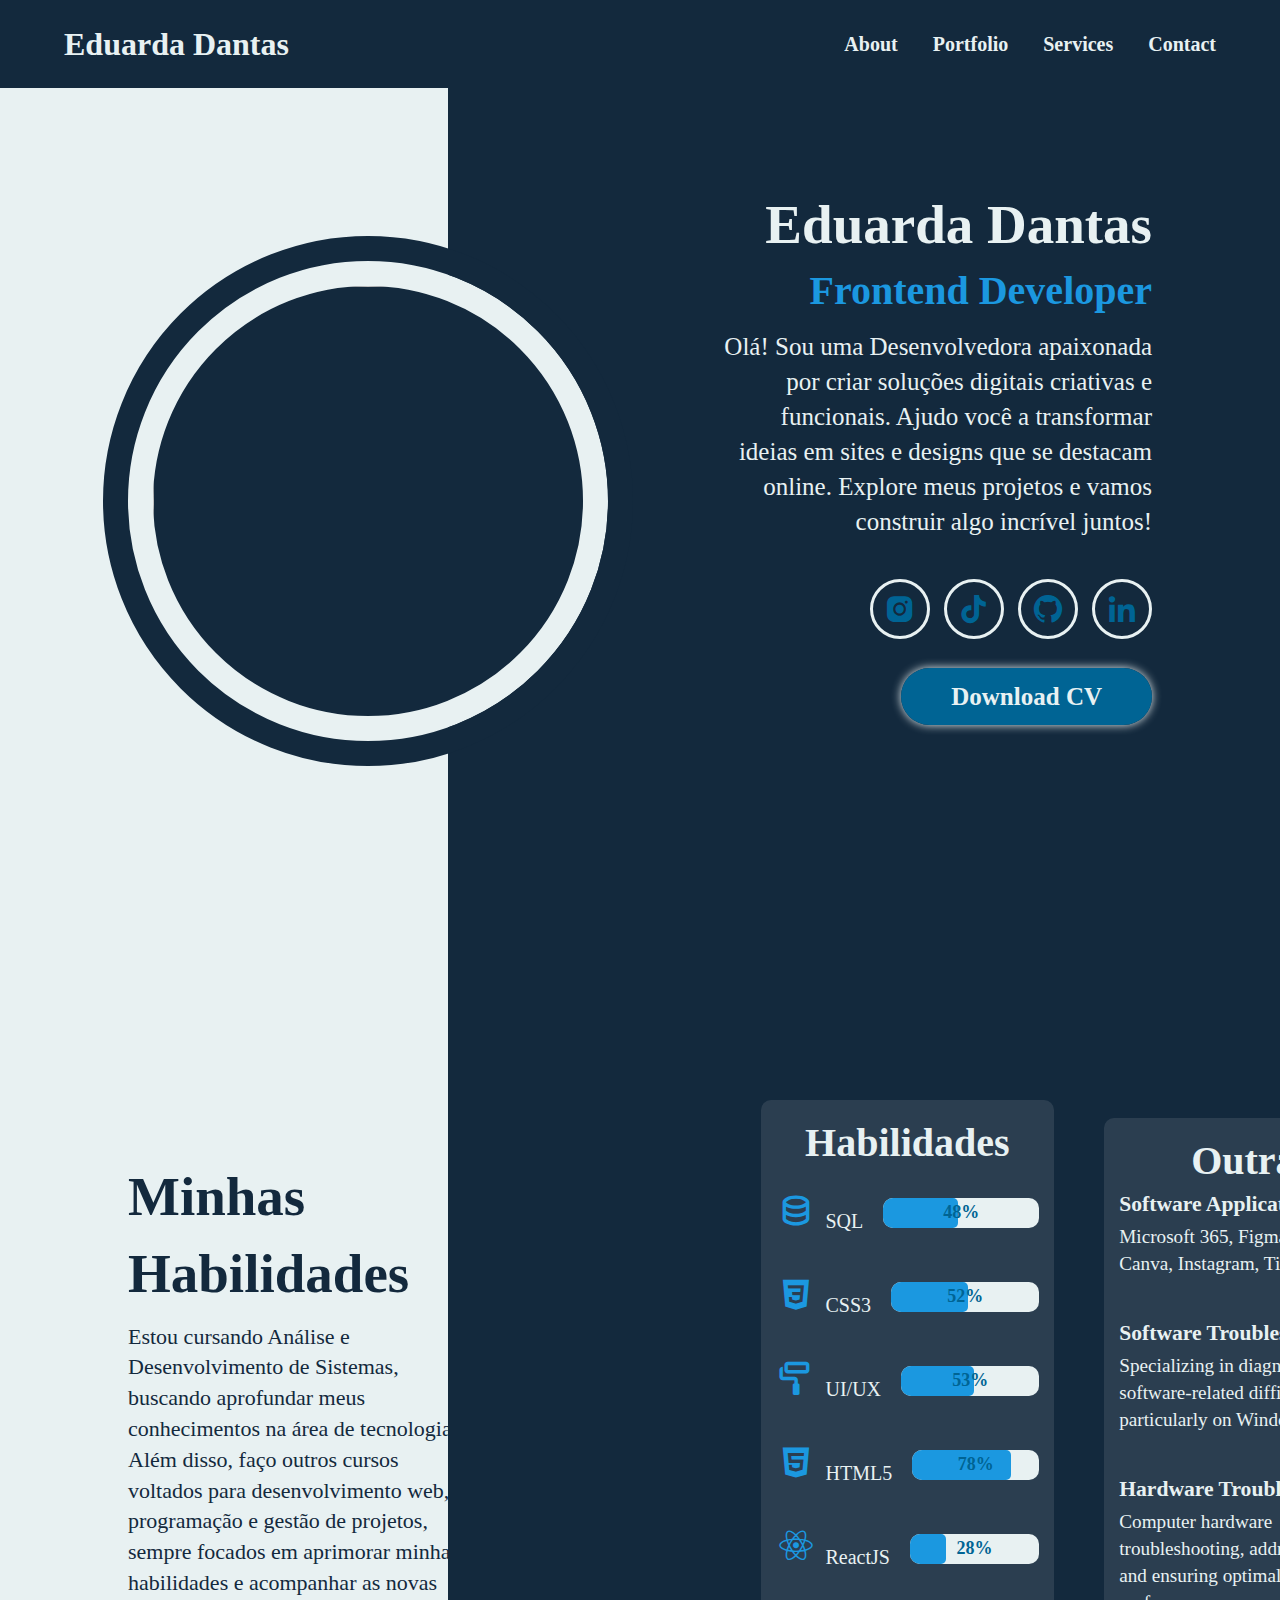
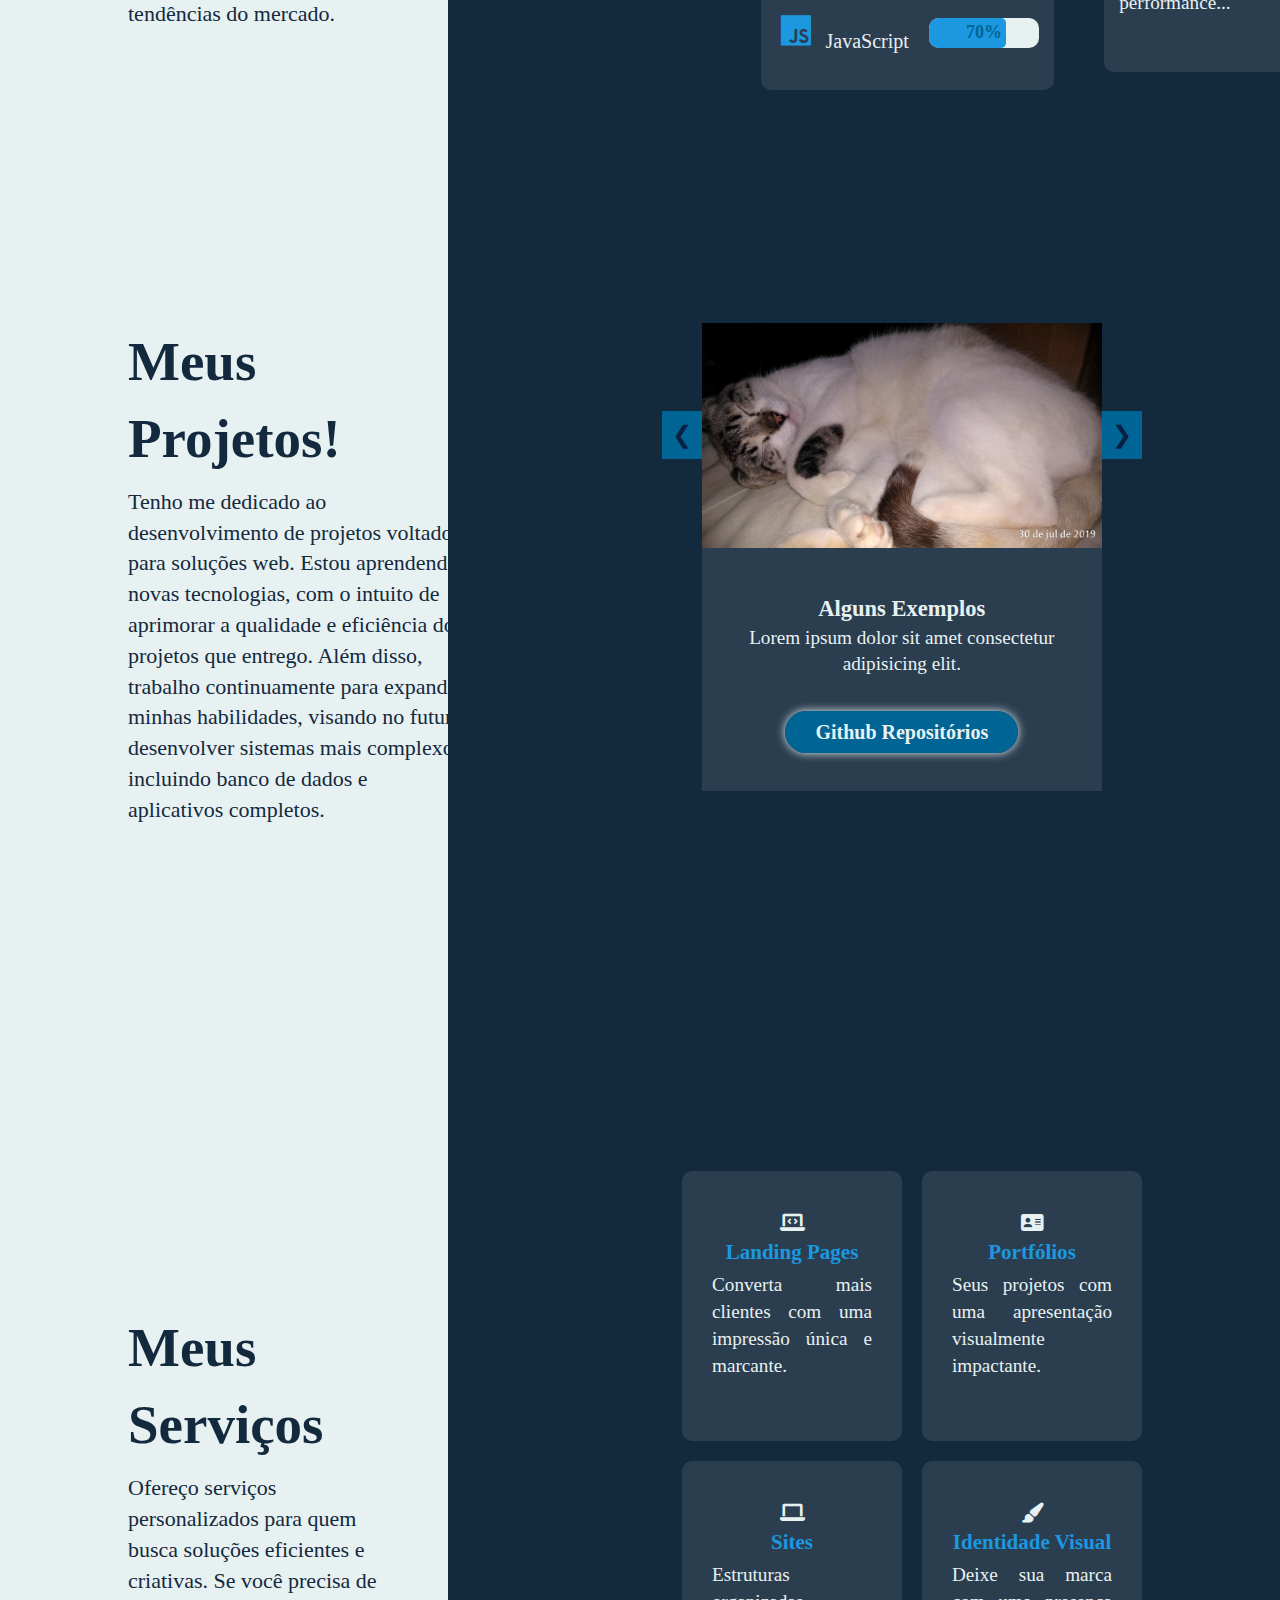
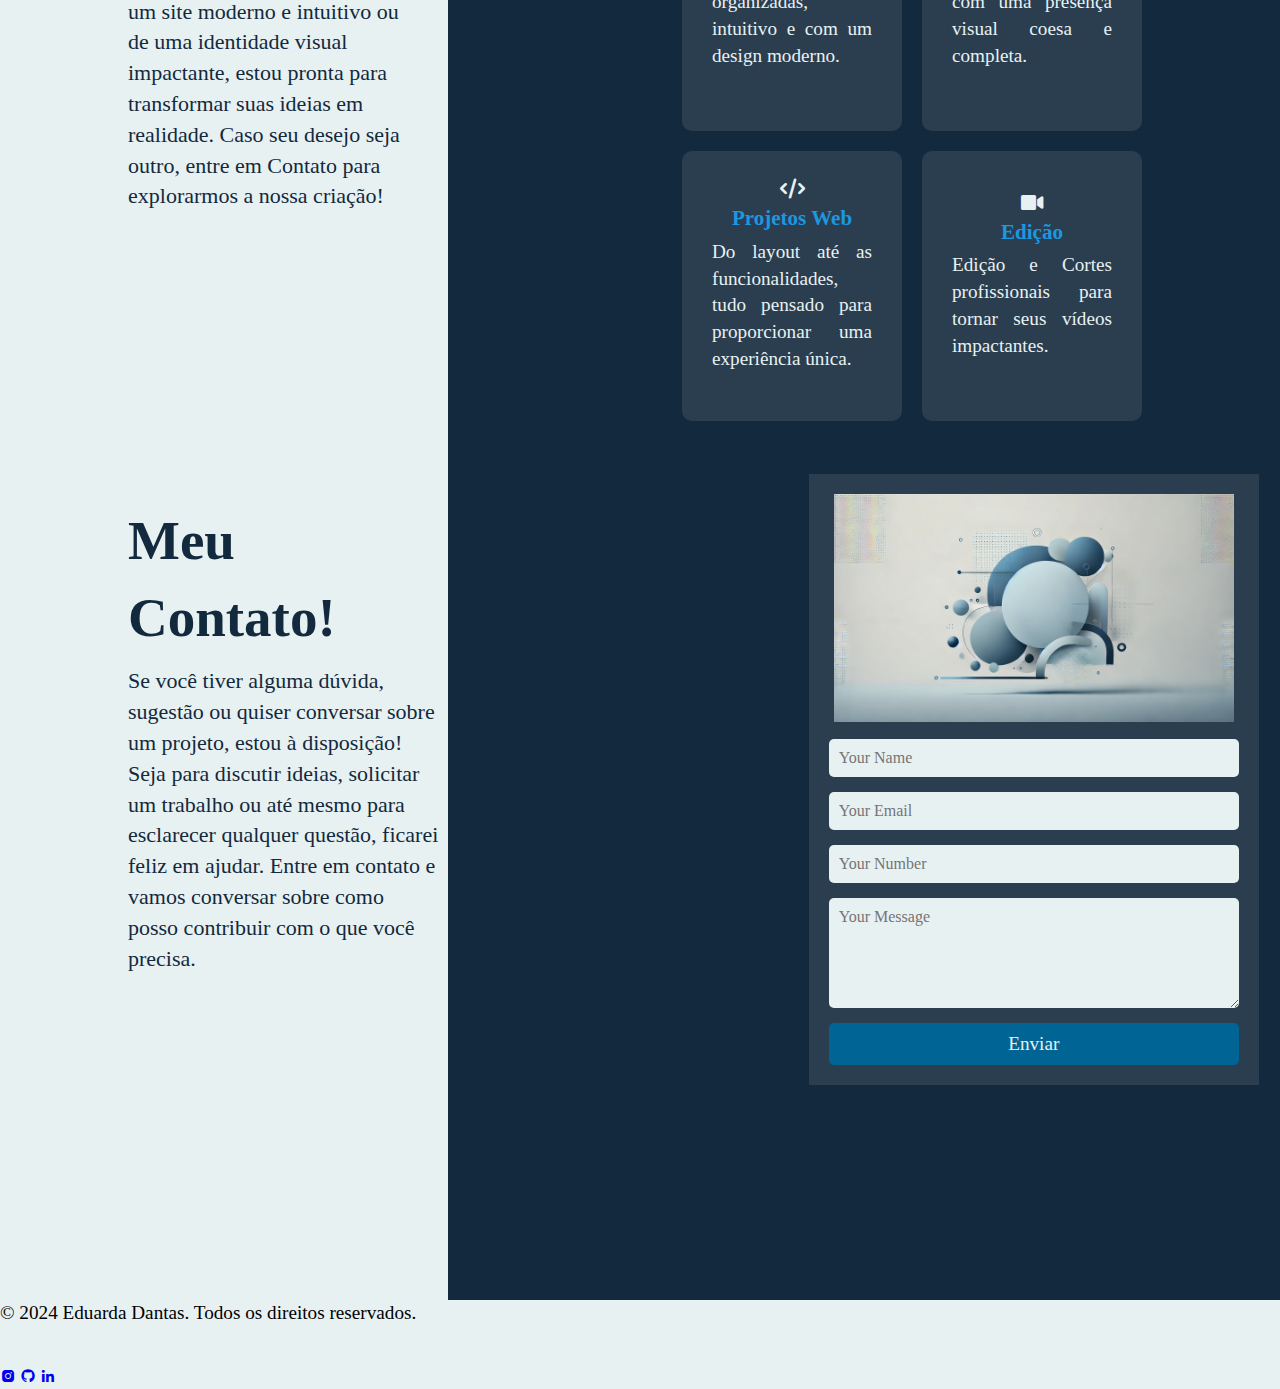
==== index.html @ 19549bbd "Subindo projeto em primeira versão" ====
<!DOCTYPE html>
<html lang="pt-br">
<head>
    <meta charset="UTF-8">
    <meta name="viewport" content="width=device-width, initial-scale=1.0">
    <link rel="stylesheet" href="style.css">
    <link href='https://unpkg.com/boxicons@2.1.4/css/boxicons.min.css' rel='stylesheet'>
    <link rel="stylesheet" href="https://cdnjs.cloudflare.com/ajax/libs/font-awesome/6.0.0-beta3/css/all.min.css">
    <title>Portfólio</title>
</head>
<body>
    <header>
        <div class="title">
            <h1><a href="#home">Eduarda Dantas</a></h1>
        </div>

        <nav class="nav">
            <a href="#about">About</a>
            <a href="#portfolio">Portfolio</a>
            <a href="#services">Services</a>
            <a href="#contact">Contact</a>
        </nav>

        <div class="mobile-menu" onclick="toggleMenu()"> ☰ </div>
    </header>

    <section class="home" id="home" alt="Eduarda Dantas">
        <img src="" id="picture">
        <div class="content-home">
            <h1>Eduarda Dantas</h1>
            <h3>Frontend Developer</h3>
            <p>Olá! Sou uma Desenvolvedora apaixonada por criar soluções digitais criativas e funcionais. Ajudo você a transformar ideias em sites e designs que se destacam online. Explore meus projetos e vamos construir algo incrível juntos!</p>
        
            <div class="icons-home">
                <a href="https://www.instagram.com/mariadantas.__/?utm_source=ig_web_button_share_sheet"><i class='bx bxl-instagram-alt'></i></a>
                <a href="https://www.tiktok.com/@mariacoding?is_from_webapp=1&sender_device=pc"><i class='bx bxl-tiktok'></i></a>
                <a href="https://github.com/DantinhasMD"><i class='bx bxl-github'></i></a>
                <a href="www.linkedin.com/in/eduarda-dantas-6834012a9"><i class='bx bxl-linkedin'></i></a>
            </div>
            <a href="" id="cv">Download CV</a>
        </div>
    </section>

    <section class="about" id="about">
        <div class="container-about">
            <div class="content-left">
                <h1>Minhas Habilidades</h1>
                <p>Estou cursando Análise e Desenvolvimento de Sistemas, buscando aprofundar meus conhecimentos na área de tecnologia. Além disso, faço outros cursos voltados para desenvolvimento web, programação e gestão de projetos, sempre focados em aprimorar minhas habilidades e acompanhar as novas tendências do mercado.</p>
            </div>

            <div class="content-about">
                <div class="programming-skills">
                    <h2>Habilidades</h2>
                
                    <div class="skill">
                        <div class="icon-skill">
                            <i class='bx bx-data blink'></i> 
                        </div>
                        <p>SQL</p>
                        <div class="progress-bar">
                            <span class="progress-text">48%</span>
                            <div class="progress" style="width: 48%;"></div>
                        </div>
                    </div>

                    <div class="skill">
                        <div class="icon-skill">
                            <i class='bx bxl-css3 blink'></i>
                        </div>
                        <p>CSS3</p>
                        <div class="progress-bar">
                            <span class="progress-text">52%</span>
                            <div class="progress" style="width: 52%;"></div>
                        </div>
                    </div>

                    <div class="skill">
                        <div class="icon-skill">
                            <i class='bx bx-paint-roll blink'></i>
                        </div>
                        <p>UI/UX</p>
                        <div class="progress-bar">
                            <span class="progress-text">53%</span>
                            <div class="progress" style="width: 53%;"></div>
                        </div>
                    </div>

                    <div class="skill">
                        <div class="icon-skill">
                            <i class='bx bxl-html5 blink'></i> 
                        </div>
                        <p>HTML5</p>
                        <div class="progress-bar">
                            <span class="progress-text">78%</span>
                            <div class="progress" style="width: 78%;"></div>
                        </div>
                    </div>
                
                
                    <div class="skill">
                        <div class="icon-skill">
                            <i class='bx bxl-react blink'></i> <!-- Ícone ReactJS -->
                        </div>
                        <p>ReactJS</p>
                        <div class="progress-bar">
                            <span class="progress-text">28%</span>
                            <div class="progress" style="width: 28%;"></div>
                        </div>
                    </div>
                
                    <div class="skill">
                        <div class="icon-skill">
                            <i class='bx bxl-javascript blink'></i>
                        </div>
                        <p>JavaScript</p>
                        <div class="progress-bar">
                            <span class="progress-text">70%</span>
                            <div class="progress" style="width: 70%;"></div>
                        </div>
                    </div>
                </div>
                
                <div class="other-skills">
                    <h2>Outras</h2>
                    <div class="skill-box">
                        <h3>Software Applications</h3>
                        <p>Microsoft 365, Figma, VScode, Canva, Instagram, TikTok</p>
                    </div>
                    <div class="skill-box">
                        <h3>Software Troubleshoot</h3>
                        <p>Specializing in diagnosing software-related difficulties, particularly on Windows...</p>
                    </div>
                    <div class="skill-box">
                        <h3>Hardware Troubleshoot</h3>
                        <p>Computer hardware troubleshooting, addressing issues and ensuring optimal performance...</p>
                    </div>
                </div>
            </div>
        </div>
    </section>

    <section class="portfolio" id="portfolio">
        <div class="container-portfolio">
            <div class="content-left">
                <h1>Meus Projetos!</h1>
                <p>Tenho me dedicado ao desenvolvimento de projetos voltados para soluções web. Estou aprendendo novas tecnologias, com o intuito de aprimorar a qualidade e eficiência dos projetos que entrego. Além disso, trabalho continuamente para expandir minhas habilidades, visando no futuro desenvolver sistemas mais complexos, incluindo banco de dados e aplicativos completos.</p>
            </div>
            <div class="carousel">
                <div class="carousel-buttons">
                    <button class="prev">&#10094;</button>
                    <div class="carousel-images">
                        <img src="imagens/exemplo.jpg" alt="Project Image 1">
                        <img src="imagens/exemplo.jpg" alt="Project Image 2">
                        <img src="imagens/exemplo.jpg" alt="Project Image 3">
                    </div>
                    <button class="next">&#10095;</button>
                </div>
                <div class="description">
                    <h2>Alguns Exemplos</h2>
                    <p>Lorem ipsum dolor sit amet consectetur adipisicing elit.</p>
                    <a href="https://github.com/DantinhasMD" id="github">Github Repositórios</a>
                </div>
            </div>
        </div>
    </section>

    <section class="services" id="services">
        <div class="container-services">
            <div class="content-left">
                <h1>Meus Serviços</h1>
                <p>Ofereço serviços personalizados para quem busca soluções eficientes e criativas. Se você precisa de um site moderno e intuitivo ou de uma identidade visual impactante, estou pronta para transformar suas ideias em realidade. Caso seu desejo seja outro, entre em Contato para explorarmos a nossa criação!</p>
            </div>
            <div class="cards-services">
                <div class="service-card">
                    <div class="icon">
                        <i class="fas fa-laptop-code"></i>
                    </div>
                    <h3>Landing Pages</h3>
                    <p>Converta mais clientes com uma impressão única e marcante.</p>
                </div>
                <div class="service-card">
                    <div class="icon">
                        <i class="fas fa-address-card"></i>
                    </div>
                    <h3>Portfólios</h3>
                    <p>Seus projetos com uma apresentação visualmente impactante.</p>
                </div>
                <div class="service-card">
                    <div class="icon">
                        <i class="fas fa-laptop"></i>
                    </div>
                    <h3>Sites</h3>
                    <p>Estruturas organizadas, intuitivo e com um design moderno.</p>
                </div>
                <div class="service-card">
                    <div class="icon">
                        <i class="fas fa-paint-brush"></i>
                    </div>
                    <h3>Identidade Visual</h3>
                    <p>Deixe sua marca com uma presença visual coesa e completa.</p>
                </div>
                <div class="service-card">
                    <div class="icon">
                        <i class="fas fa-code"></i>
                    </div>
                    <h3>Projetos Web</h3>
                    <p>Do layout até as funcionalidades, tudo pensado para proporcionar uma experiência única.</p>
                </div>
                <div class="service-card">
                    <div class="icon">
                        <i class="fas fa-video"></i>
                    </div>
                    <h3>Edição</h3>
                    <p>Edição e Cortes profissionais para tornar seus vídeos impactantes.</p>
                </div>
            </div>
        </div>
    </section>

    <section class="contact" id="contact">
        <div class="container-contact">
            <div class="content-left">
                <h1>Meu Contato!</h1>
                <p>Se você tiver alguma dúvida, sugestão ou quiser conversar sobre um projeto, estou à disposição! Seja para discutir ideias, solicitar um trabalho ou até mesmo para esclarecer qualquer questão, ficarei feliz em ajudar. Entre em contato e vamos conversar sobre como posso contribuir com o que você precisa.</p>
            </div>

            <div class="content-contact">        
                <form class="contact-form" id="contact-form">
                    <div class="contact-image">
                        <img src="imagens/capaForm.webp" alt="Contact illustration">
                    </div>
                    <input type="text" name="name" placeholder="Your Name" required>
                    <input type="email" name="email" placeholder="Your Email" required>
                    <input type="tel" name="phone" placeholder="Your Number" required>
                    <textarea name="message" rows="5" placeholder="Your Message" required></textarea>
                    <button type="submit">Enviar</button>
                </form>
            </div>
        </div>
    </section>
    <footer>
        <div class="container-footer">
            <p>&copy; 2024 Eduarda Dantas. Todos os direitos reservados.</p>
            <div class="footer-icons">
                <a href="https://www.instagram.com/mariadantas.__/?utm_source=ig_web_button_share_sheet"><i class='bx bxl-instagram-alt'></i></a>
                <a href="https://github.com/DantinhasMD"><i class='bx bxl-github'></i></a>
                <a href="https://www.linkedin.com/in/eduarda-dantas-6834012a9"><i class='bx bxl-linkedin'></i></a>
            </div>
        </div>
    </footer>
    <script src="script.js"></script>
</body>
</html>
---- style.css ----
* {
    font-family: Georgia, 'Times New Roman', Times, serif;
    margin: 0;
    padding: 0;
    box-sizing: border-box;
}

body {
    line-height: 1.4;
    background-color: #E8F1F2;
}

p {
    font-size: 1.2rem;
    margin-bottom: 40px;
}

header {
    position: fixed;
    display: flex;
    justify-content: space-between;
    align-items: center;
    background: #13293D;
    padding: 20px 5%;
    width: 100%;
    z-index: 1000;
}

.title a {
    color: #E8F1F2;
    text-decoration: none;
}

.nav {
    display: flex;
    justify-content: space-between;
}

.nav a {
    text-decoration: none;
    text-align: center;
    align-items: center;
    color: #E8F1F2;
    padding: 10px 0;
    margin-left: 35px;
    font-size: 20px;
    font-weight: 700;
}

.nav a:hover {
    color: #1B98E0;
}

.mobile-menu {
    display: none;
    font-size: 30px;
    color: #E8F1F2;
    cursor: pointer;
}

/* Seções */
.home, .about, .portfolio, .services, .contact{
    display: flex;
    height: 100vh;
    padding: 0 10%;
    background: linear-gradient(to left, #13293D 65%, #E8F1F2 35%);
    width: 100%;
}

/* Seção - Home */ 
.home {
    align-items: center;
    justify-content: space-between;
    flex-direction: row;
}

.content-home {
    color: #1B98E0;
    text-align: right;
    display: block;
}

.home h1 {
    font-size: 55px;
}

.home h3 {
    font-size: 40px;
}

.home p {
    margin-top: 10px;
    margin-left: 20%;
    font-size: 25px;
}

.home h1, .home p {
    color: #E8F1F2;
}

.icons-home {
    margin: 20px 0 40px;
}

.icons-home a {
    text-decoration: none;
    color: #006494;
    font-size: 34px;
    display: inline-flex;
    align-items: center;
    margin-left: 10px;
    border: 3px solid #E8F1F2;
    padding: 10px;
    border-radius: 50%;
}

.icons-home a:hover {
    color: #E8F1F2;
    background: #1B98E0;
}

#cv {
    text-decoration: none;
    font-size: 25px;
    color: #E8F1F2;
    padding: 15px 50px;
    background-color: #006494;
    border-radius: 45px;
    font-weight: 600;
    box-shadow: 0 0 10px;
}

#cv:hover {
    box-shadow: none;
}

#picture {
    margin-top: 10%;
    background-color: #13293D;
    height: 480px;
    width: 480px;
    border-radius: 50%;
    border: 25px solid #E8F1F2;
    outline: 25px solid #13293D;
}

/* Seção - Esquerda */
.content-left {
    padding-top: 10%;
    align-items: center;
    text-align: left;
    width: 340px;
}

.content-left h1 {
    color: #13293D;
    font-size: 55px;
    margin-bottom: 10px;
}

.content-left p{
    color: #13293D;
    font-size: 22px;
}

/* Seções */
.container-about, .container-portfolio, .container-services, .container-contact {
    display: flex;
    color: #E8F1F2;
    font-size: 18px;
}

/* Seções - About */
.container-about {
    justify-content: space-around;
    flex-direction: row;
    gap: 180px;
    align-items: center;
}

.content-about {
    gap: 50px;
    display: flex;
    align-items: center;
}

.programming-skills {
    display: flex;
    flex-direction: column;
    gap: 20px;
    margin-left: 15%;
}

.programming-skills, .other-skills {
    margin-top: 90px;
    color: #E8F1F2;
    font-size: 18px;
    border-radius: 10px;
    width: 350px; 
    background-color: rgba(255, 255, 255, 0.1);
    padding: 15px;
}

.programming-skills h2, .other-skills h2 {
    font-size: 40px;
    text-align: center;
}

.skill p, .skill-boxs p {
    font-size: 20px;
    margin: 0 0 5px 0;
}

.skill {
    display: flex;
    align-items: baseline;
    gap: 10px;
    margin-bottom: 15px;
}

.icon-skill {
    display: flex;
    align-items: center;
}

.icon-skill i {
    font-size: 40px;
    color: #1B98E0;
}

.progress-bar {
    background-color: #E8F1F2;
    border-radius: 10px;
    height: 30px;
    width: 100%;
    position: relative;
    overflow: hidden;
    margin-left: 10px;
}

.progress {
    height: 100%;
    background-color: #1B98E0;
    border-radius: 5px;
    position: relative;
}

.progress-text {
    position: absolute;
    top: 50%;
    left: 50%;
    transform: translate(-50%, -50%);
    color: #006494;
    font-weight: bold;
    z-index: 1;
}

.other-skills .skill-box {
    margin-bottom: 20px;
}

.skill-box h3 {
    margin-bottom: 5px;
    font-size: 1.2em;
}

@keyframes blink-animation {
    0% { opacity: 1; }
    50% { opacity: 0; }
    100% { opacity: 1; }
}

.blink {
    animation: blink-animation 1.5s infinite;
}

/* Seção - portfolio */
.container-portfolio {
    justify-content: space-between;
    align-items: flex-start;
    margin-top: 2%;
    gap: 30px;
}

#github {
    text-decoration: none;
    font-size: 20px;
    color: #E8F1F2;
    padding: 10px 30px;
    background-color: #006494;
    border-radius: 45px;
    font-weight: 600;
    box-shadow: 0 0 10px;
    margin-top: 20px;
}

.carousel {
    margin-top: 10%;
    flex: 1;
    margin-left: 15%;
    display: flex;
    flex-direction: column;
    align-items: center;
    justify-content: center;
    text-align: center;
}

.carousel-images {
    display: flex;
    overflow: hidden;
    width: 80%;
}

.carousel-images img {
    max-width: 100%;
    transition: transform 0.5s ease-in-out;
}

button {
    background-color: #006494;
    border: none;
    font-size: 24px;
    padding: 10px;
    cursor: pointer;
    color: #0a1f44;
    display: inline-block;
    height: 100%;
}

button :hover {
    background-color: #1B98E0;
}

.carousel-buttons {
    display: flex;
    justify-content: center; 
    align-items: center;
}

.description {
    padding: 45px;
    font-size: 15px;  
    background-color: rgba(255, 255, 255, 0.1);
    width: 80%;
    
}

/* Seção - Services*/
.container-services {
    align-items: center;
    gap: 40px;
    margin-top: 6%;
}

.container-services .content-left {
    padding-top: 0px;
}

.container-services .content-left, .container-contact .content-left {
    width: 650px;
}

.cards-services {
    display: flex;
    flex-wrap: wrap;
    justify-content: flex-end;
    margin-top: 3%;
    font-size: 18px;
    margin-left: 10%;
}

.cards-services h3 {
    color: #1B98E0;
}

.service-card {
    background-color: rgba(255, 255, 255, 0.1);
    padding: 30px;
    margin: 10px;
    border-radius: 10px;
    width: 220px;
    height: 270px;
    display: flex;
    flex-direction: column;
    justify-content: center;
    align-items: center;
    text-align: justify;
}

.service-card h3, .icon i {
    text-align: center;
    margin-bottom: 5px;
}

.icon i {
    width: 100%;
    font-size: 20px;
    padding-top: 20px;
}

/* Seção - Contact */
.container-contact {
    justify-content: space-between;
    align-items: flex-start;
    text-align: center;
    width: 100%;
    gap: 120px;
}

.contact-image img {
    width: 400px;
    margin-bottom: 10px;
}

.content-contact {
    text-align: center;
    width: 100%;
    margin-left: 10%;
}

.contact-form {
    margin-top: 15%;
    display: flex;
    flex-direction: column;
    width: 450px;
    background-color: rgba(255, 255, 255, 0.1);
    padding: 20px;
    margin-left: 30%;
}

.contact-form input, .contact-form textarea {
    margin-bottom: 15px;
    padding: 10px;
    border: none;
    border-radius: 5px;
    background-color: #E8F1F2;
    font-size: 1rem;
}

.contact-form button {
    padding: 10px;
    background-color: #006494;
    color: #E8F1F2;
    border: none;
    border-radius: 5px;
    font-size: 1.2rem;
    cursor: pointer;
}

.contact-form button:hover {
    background-color: #00507A;
}

/* Responsividade */

/* Para telas menores que 768px */
@media (max-width: 768px) {
    .nav {
        display: none;
        flex-direction: column;
        position: absolute;
        top: 60px; 
        right: 5%;
        background: #13293D;
        width: 90%;
        padding: 20px 0;
        border-radius: 10px;
        text-align: center;
    }

    .nav a {
        margin: 15px 0;
        font-size: 18px;
    }

    .mobile-menu {
        display: block;
    }

    .nav.active {
        display: flex;
    }

    .home {
        flex-direction: column; /* Muda a direção para coluna */
        text-align: center; /* Centraliza o texto */
        height: auto; /* Permite que a altura se ajuste ao conteúdo */
    }

    #picture {
        width: 80%; /* Ajusta a largura da imagem */
        height: auto; /* Mantém a proporção da imagem */
        margin-top: 20px; /* Adiciona margem superior */
    }

    .content-home {
        text-align: center; 
        margin: 0; 
    }

    .home h1 {
        font-size: 40px; 
    }

    .home h3 {
        font-size: 30px; 
    }

    .home p {
        font-size: 18px; 
        margin: 0 5%; 
    }

    .icons-home a {
        font-size: 28px; 
    }

    #cv {
        font-size: 20px; 
        padding: 10px 30px; 
    }
}

/* Para telas maiores que 768px */
@media (min-width: 769px) {
    .nav {
        display: flex; 
    }

    .mobile-menu {
        display: none; 
    }
}
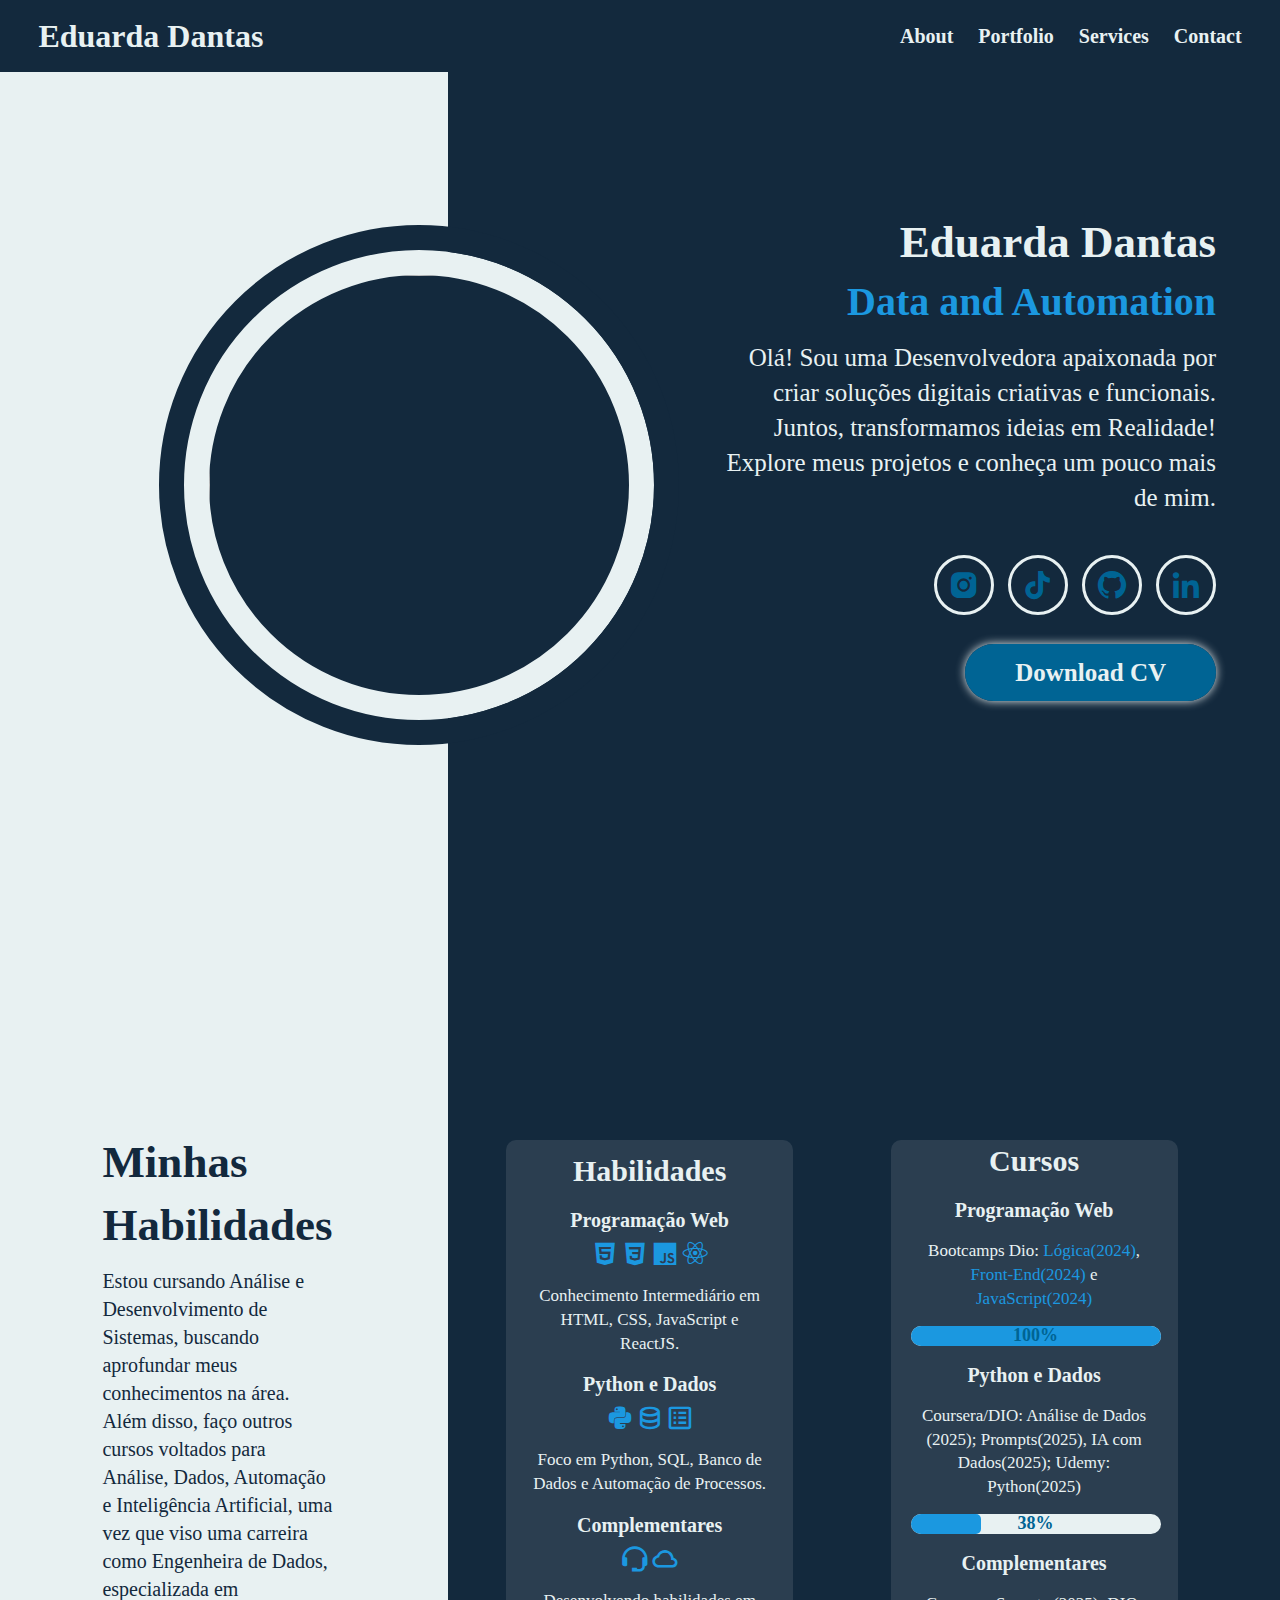
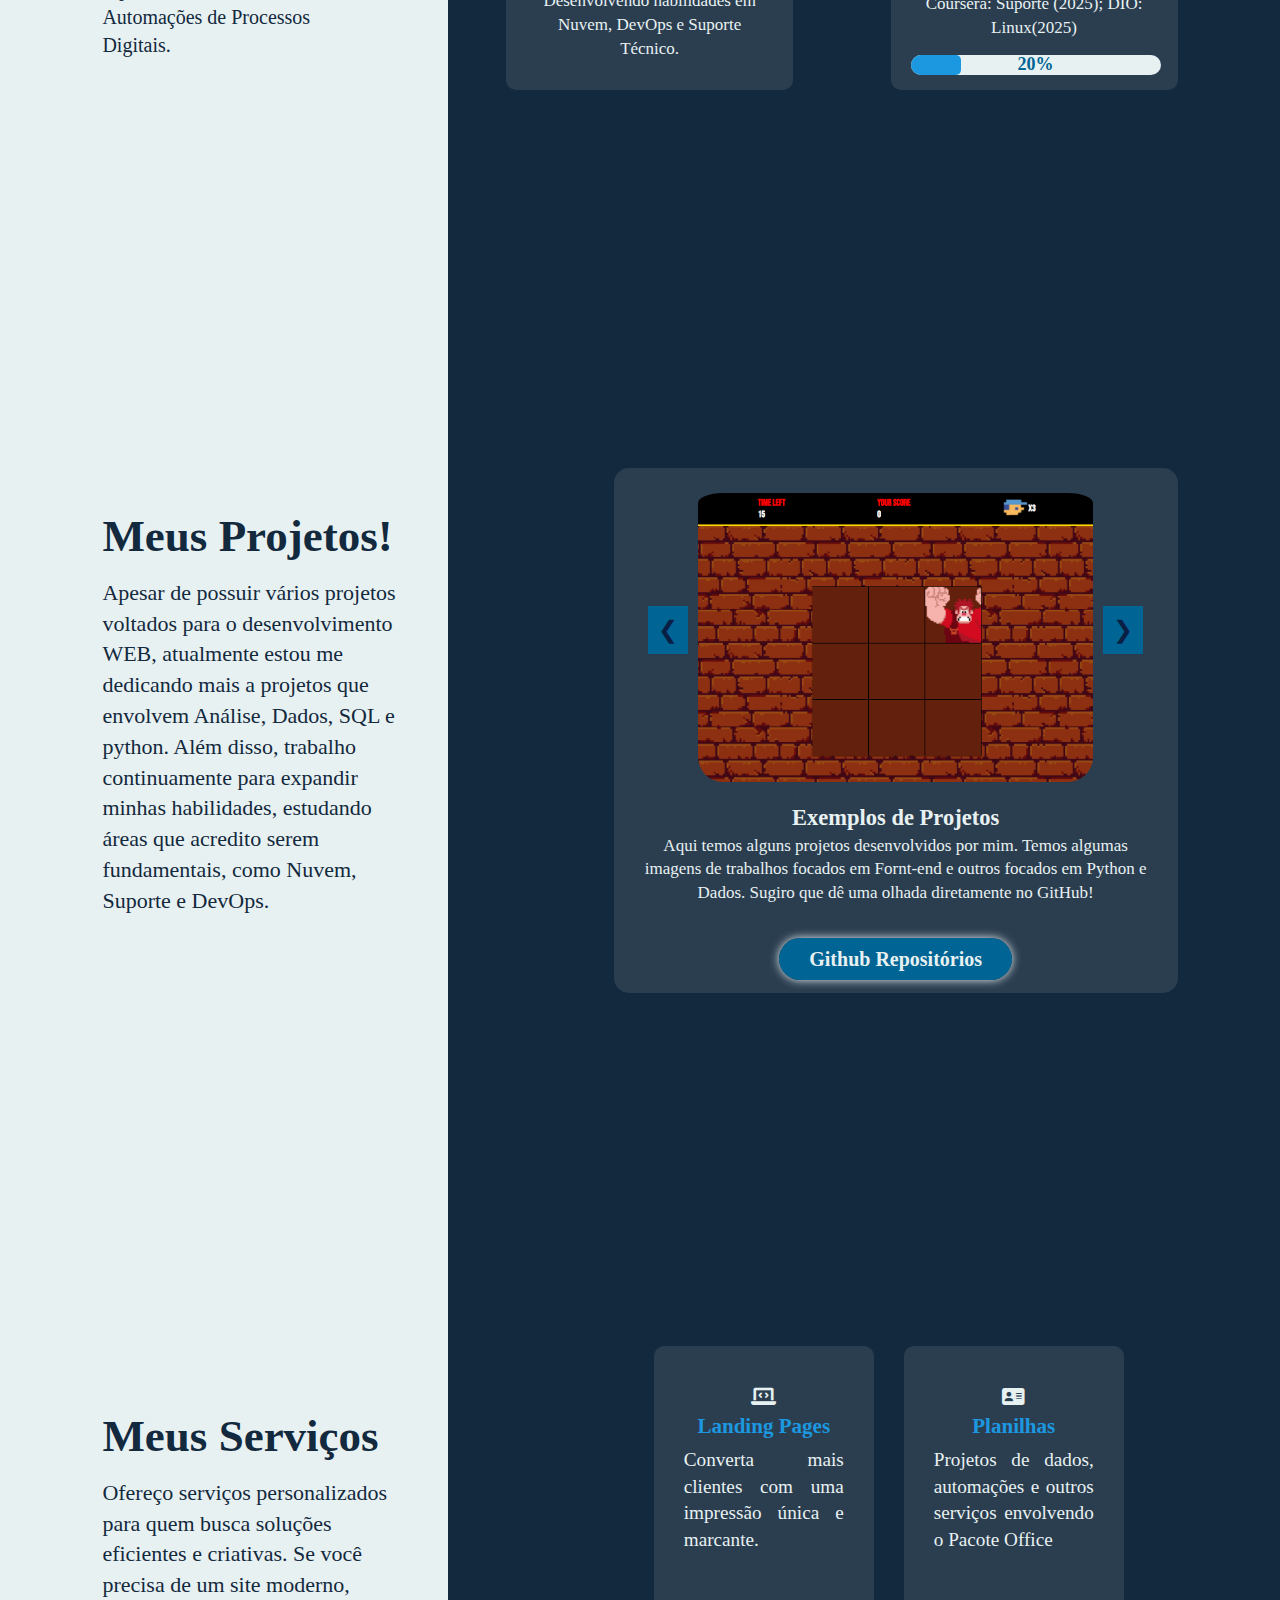
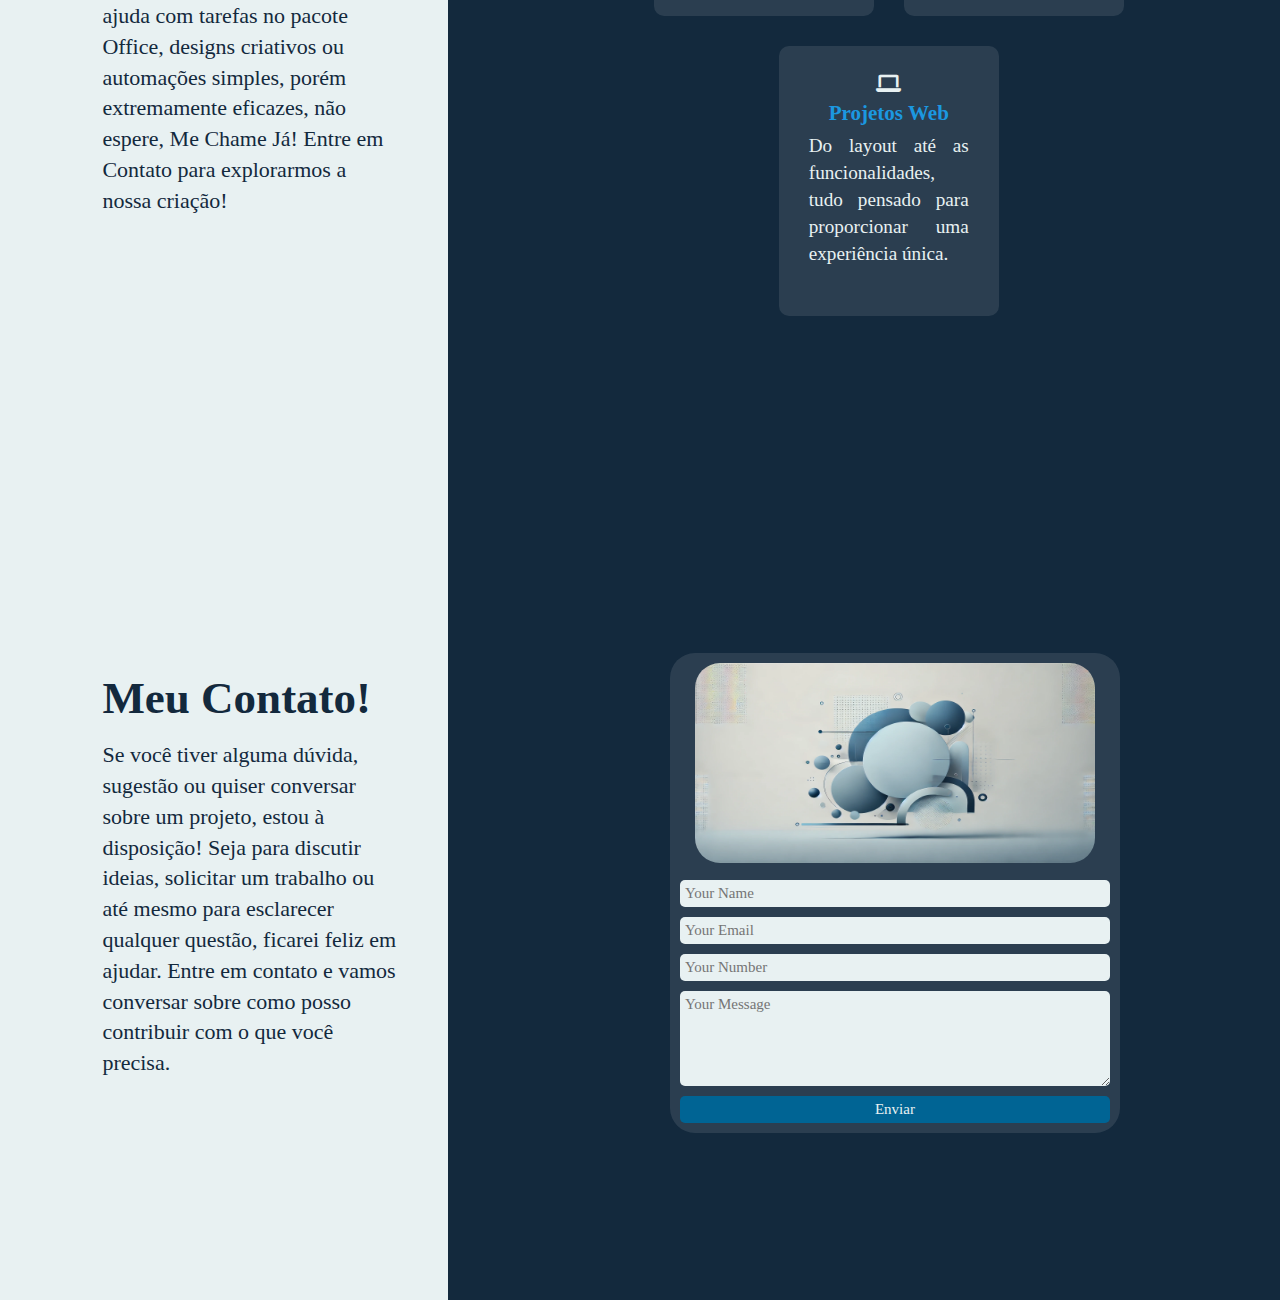
==== commit 62ddfa25: "atualizações" ====
--- a/index.html
+++ b/index.html
@@ -4,6 +4,7 @@
     <meta charset="UTF-8">
     <meta name="viewport" content="width=device-width, initial-scale=1.0">
     <link rel="stylesheet" href="style.css">
+    <link rel="stylesheet" href="midiasquery.css">
     <link href='https://unpkg.com/boxicons@2.1.4/css/boxicons.min.css' rel='stylesheet'>
     <link rel="stylesheet" href="https://cdnjs.cloudflare.com/ajax/libs/font-awesome/6.0.0-beta3/css/all.min.css">
     <title>Portfólio</title>
@@ -25,11 +26,11 @@
     </header>
 
     <section class="home" id="home" alt="Eduarda Dantas">
-        <img src="" id="picture">
+        <img src="imagens/fotoPerfil.png" id="picture">
         <div class="content-home">
             <h1>Eduarda Dantas</h1>
-            <h3>Frontend Developer</h3>
-            <p>Olá! Sou uma Desenvolvedora apaixonada por criar soluções digitais criativas e funcionais. Ajudo você a transformar ideias em sites e designs que se destacam online. Explore meus projetos e vamos construir algo incrível juntos!</p>
+            <h3 class=' blink'></i>Data and Automation</h3>
+            <p>Olá! Sou uma Desenvolvedora apaixonada por criar soluções digitais criativas e funcionais. Juntos, transformamos ideias em Realidade! Explore meus projetos e conheça um pouco mais de mim.</p>
         
             <div class="icons-home">
                 <a href="https://www.instagram.com/mariadantas.__/?utm_source=ig_web_button_share_sheet"><i class='bx bxl-instagram-alt'></i></a>
@@ -45,94 +46,70 @@
         <div class="container-about">
             <div class="content-left">
                 <h1>Minhas Habilidades</h1>
-                <p>Estou cursando Análise e Desenvolvimento de Sistemas, buscando aprofundar meus conhecimentos na área de tecnologia. Além disso, faço outros cursos voltados para desenvolvimento web, programação e gestão de projetos, sempre focados em aprimorar minhas habilidades e acompanhar as novas tendências do mercado.</p>
-            </div>
-
-            <div class="content-about">
+                <p>Estou cursando Análise e Desenvolvimento de Sistemas, buscando aprofundar meus conhecimentos na área. Além disso, faço outros cursos voltados para Análise, Dados, Automação e Inteligência Artificial, uma vez que viso uma carreira como Engenheira de Dados, especializada em Automações de Processos Digitais.</p>
+            </div>
+
+            <div class="content-about">        
+                <div class="other-skills">
+                    <h2>Habilidades</h2>
+                    <div class="skill-box">
+                        <h3>Programação Web</h3>
+                        <div class="icon-skill">
+                            <i class='bx bxl-html5 blink'></i> 
+                           <i class='bx bxl-css3 blink'></i>
+                            <i class='bx bxl-javascript blink'></i>
+                           <i class='bx bxl-react blink'></i> 
+                        </div>
+                        <p>Conhecimento Intermediário em HTML, CSS, JavaScript e ReactJS.</p>
+                    </div>
+                    
+                    <div class="skill-box">
+                        <h3>Python e Dados</h3>
+                        <div class="icon-skill">
+                            <i class='bx bxl-python blink'></i> 
+                            <i class='bx bx-data blink'></i> 
+                            <i class='bx bx-spreadsheet blink'></i> 
+                        </div>
+                        <p>Foco em Python, SQL, Banco de Dados e Automação de Processos.</p>
+                    </div>
+
+                    <div class="skill-box">
+                        <h3>Complementares</h3>
+                        <div class="icon-skill">
+                            <i class='bx bx-support blink'></i> 
+                            <i class='bx bx-cloud blink'></i> 
+                        </div>
+                        <p>Desenvolvendo habilidades em Nuvem, DevOps e  Suporte Técnico.</p>
+                    </div>
+                </div>
+        
                 <div class="programming-skills">
-                    <h2>Habilidades</h2>
+                    <h2>Cursos</h2>
+                    <div class="skill">
+                        <h3>Programação Web</h3>
+                        <p>Bootcamps Dio: <a href="https://github.com/DantinhasMD/GFT-Start-6---L-gica-de-Programa-o.git"">Lógica(2024)</a>,  <a href="https://github.com/DantinhasMD/Bootcamp-Ri-Happy.git">Front-End(2024)</a></li> e <a href="https://github.com/DantinhasMD/Projetos-em-JavaScript.git">JavaScript(2024)</a></li></p>
+                        <div class="progress-bar">
+                            <span class="progress-text">100%</span>
+                            <div class="progress" style="width: 100%;"></div>
+                        </div>
+                    </div>    
+                      
+                    <div class="skill">
+                        <h3>Python e Dados</h3>
+                        <p>Coursera/DIO: Análise de Dados (2025); Prompts(2025), IA com Dados(2025); Udemy: Python(2025)</p>
+                        <div class="progress-bar">
+                            <span class="progress-text">38%</span>
+                            <div class="progress" style="width: 28%;"></div>
+                        </div>
+                    </div>
                 
                     <div class="skill">
-                        <div class="icon-skill">
-                            <i class='bx bx-data blink'></i> 
-                        </div>
-                        <p>SQL</p>
+                        <h3>Complementares</h3>
+                        <p>Coursera: Suporte (2025); DIO: Linux(2025)</p>
                         <div class="progress-bar">
-                            <span class="progress-text">48%</span>
-                            <div class="progress" style="width: 48%;"></div>
-                        </div>
-                    </div>
-
-                    <div class="skill">
-                        <div class="icon-skill">
-                            <i class='bx bxl-css3 blink'></i>
-                        </div>
-                        <p>CSS3</p>
-                        <div class="progress-bar">
-                            <span class="progress-text">52%</span>
-                            <div class="progress" style="width: 52%;"></div>
-                        </div>
-                    </div>
-
-                    <div class="skill">
-                        <div class="icon-skill">
-                            <i class='bx bx-paint-roll blink'></i>
-                        </div>
-                        <p>UI/UX</p>
-                        <div class="progress-bar">
-                            <span class="progress-text">53%</span>
-                            <div class="progress" style="width: 53%;"></div>
-                        </div>
-                    </div>
-
-                    <div class="skill">
-                        <div class="icon-skill">
-                            <i class='bx bxl-html5 blink'></i> 
-                        </div>
-                        <p>HTML5</p>
-                        <div class="progress-bar">
-                            <span class="progress-text">78%</span>
-                            <div class="progress" style="width: 78%;"></div>
-                        </div>
-                    </div>
-                
-                
-                    <div class="skill">
-                        <div class="icon-skill">
-                            <i class='bx bxl-react blink'></i> <!-- Ícone ReactJS -->
-                        </div>
-                        <p>ReactJS</p>
-                        <div class="progress-bar">
-                            <span class="progress-text">28%</span>
-                            <div class="progress" style="width: 28%;"></div>
-                        </div>
-                    </div>
-                
-                    <div class="skill">
-                        <div class="icon-skill">
-                            <i class='bx bxl-javascript blink'></i>
-                        </div>
-                        <p>JavaScript</p>
-                        <div class="progress-bar">
-                            <span class="progress-text">70%</span>
-                            <div class="progress" style="width: 70%;"></div>
-                        </div>
-                    </div>
-                </div>
-                
-                <div class="other-skills">
-                    <h2>Outras</h2>
-                    <div class="skill-box">
-                        <h3>Software Applications</h3>
-                        <p>Microsoft 365, Figma, VScode, Canva, Instagram, TikTok</p>
-                    </div>
-                    <div class="skill-box">
-                        <h3>Software Troubleshoot</h3>
-                        <p>Specializing in diagnosing software-related difficulties, particularly on Windows...</p>
-                    </div>
-                    <div class="skill-box">
-                        <h3>Hardware Troubleshoot</h3>
-                        <p>Computer hardware troubleshooting, addressing issues and ensuring optimal performance...</p>
+                            <span class="progress-text">20%</span>
+                            <div class="progress" style="width: 20%;"></div>
+                        </div>
                     </div>
                 </div>
             </div>
@@ -143,21 +120,22 @@
         <div class="container-portfolio">
             <div class="content-left">
                 <h1>Meus Projetos!</h1>
-                <p>Tenho me dedicado ao desenvolvimento de projetos voltados para soluções web. Estou aprendendo novas tecnologias, com o intuito de aprimorar a qualidade e eficiência dos projetos que entrego. Além disso, trabalho continuamente para expandir minhas habilidades, visando no futuro desenvolver sistemas mais complexos, incluindo banco de dados e aplicativos completos.</p>
+                <p>Apesar de possuir vários projetos voltados para o desenvolvimento WEB, atualmente estou me dedicando mais a projetos que envolvem Análise, Dados, SQL e python. Além disso, trabalho continuamente para expandir minhas habilidades, estudando áreas que acredito serem fundamentais, como Nuvem, Suporte e DevOps.</p>
             </div>
             <div class="carousel">
                 <div class="carousel-buttons">
                     <button class="prev">&#10094;</button>
                     <div class="carousel-images">
-                        <img src="imagens/exemplo.jpg" alt="Project Image 1">
-                        <img src="imagens/exemplo.jpg" alt="Project Image 2">
-                        <img src="imagens/exemplo.jpg" alt="Project Image 3">
+                        <img src="imagens/Front1.png" alt="Project Image 1">
+                        <img src="imagens/back1.png" alt="Project Image 2">
+                        <img src="imagens/Front2.png" alt="Project Image 3">
+                        <img src="imagens/back2.png" alt="Project Image 4">
                     </div>
                     <button class="next">&#10095;</button>
                 </div>
                 <div class="description">
-                    <h2>Alguns Exemplos</h2>
-                    <p>Lorem ipsum dolor sit amet consectetur adipisicing elit.</p>
+                    <h2>Exemplos de Projetos</h2>
+                    <p>Aqui temos alguns projetos desenvolvidos por mim. Temos algumas imagens de trabalhos focados em Fornt-end e outros focados em Python e Dados. Sugiro que dê uma olhada diretamente no GitHub!</p>
                     <a href="https://github.com/DantinhasMD" id="github">Github Repositórios</a>
                 </div>
             </div>
@@ -168,7 +146,7 @@
         <div class="container-services">
             <div class="content-left">
                 <h1>Meus Serviços</h1>
-                <p>Ofereço serviços personalizados para quem busca soluções eficientes e criativas. Se você precisa de um site moderno e intuitivo ou de uma identidade visual impactante, estou pronta para transformar suas ideias em realidade. Caso seu desejo seja outro, entre em Contato para explorarmos a nossa criação!</p>
+                <p>Ofereço serviços personalizados para quem busca soluções eficientes e criativas. Se você precisa de um site moderno, ajuda com tarefas no pacote Office, designs criativos ou automações simples, porém extremamente eficazes, não espere, Me Chame Já! Entre em Contato para explorarmos a nossa criação!</p>
             </div>
             <div class="cards-services">
                 <div class="service-card">
@@ -178,40 +156,21 @@
                     <h3>Landing Pages</h3>
                     <p>Converta mais clientes com uma impressão única e marcante.</p>
                 </div>
+
                 <div class="service-card">
                     <div class="icon">
                         <i class="fas fa-address-card"></i>
                     </div>
-                    <h3>Portfólios</h3>
-                    <p>Seus projetos com uma apresentação visualmente impactante.</p>
-                </div>
+                    <h3>Planilhas</h3>
+                    <p>Projetos de dados, automações e outros serviços envolvendo o Pacote Office</p>
+                </div>
+
                 <div class="service-card">
                     <div class="icon">
                         <i class="fas fa-laptop"></i>
                     </div>
-                    <h3>Sites</h3>
-                    <p>Estruturas organizadas, intuitivo e com um design moderno.</p>
-                </div>
-                <div class="service-card">
-                    <div class="icon">
-                        <i class="fas fa-paint-brush"></i>
-                    </div>
-                    <h3>Identidade Visual</h3>
-                    <p>Deixe sua marca com uma presença visual coesa e completa.</p>
-                </div>
-                <div class="service-card">
-                    <div class="icon">
-                        <i class="fas fa-code"></i>
-                    </div>
                     <h3>Projetos Web</h3>
                     <p>Do layout até as funcionalidades, tudo pensado para proporcionar uma experiência única.</p>
-                </div>
-                <div class="service-card">
-                    <div class="icon">
-                        <i class="fas fa-video"></i>
-                    </div>
-                    <h3>Edição</h3>
-                    <p>Edição e Cortes profissionais para tornar seus vídeos impactantes.</p>
                 </div>
             </div>
         </div>
@@ -238,16 +197,6 @@
             </div>
         </div>
     </section>
-    <footer>
-        <div class="container-footer">
-            <p>&copy; 2024 Eduarda Dantas. Todos os direitos reservados.</p>
-            <div class="footer-icons">
-                <a href="https://www.instagram.com/mariadantas.__/?utm_source=ig_web_button_share_sheet"><i class='bx bxl-instagram-alt'></i></a>
-                <a href="https://github.com/DantinhasMD"><i class='bx bxl-github'></i></a>
-                <a href="https://www.linkedin.com/in/eduarda-dantas-6834012a9"><i class='bx bxl-linkedin'></i></a>
-            </div>
-        </div>
-    </footer>
     <script src="script.js"></script>
 </body>
 </html>--- a/style.css
+++ b/style.css
@@ -62,7 +62,7 @@
 .home, .about, .portfolio, .services, .contact{
     display: flex;
     height: 100vh;
-    padding: 0 10%;
+    padding: 0 8%;
     background: linear-gradient(to left, #13293D 65%, #E8F1F2 35%);
     width: 100%;
 }
@@ -137,8 +137,8 @@
 #picture {
     margin-top: 10%;
     background-color: #13293D;
-    height: 480px;
-    width: 480px;
+    height: 600px;
+    width: 600px;
     border-radius: 50%;
     border: 25px solid #E8F1F2;
     outline: 25px solid #13293D;
@@ -147,14 +147,16 @@
 /* Seção - Esquerda */
 .content-left {
     padding-top: 10%;
+    padding-right: 5%;
     align-items: center;
     text-align: left;
-    width: 340px;
+    justify-content: center;
+    max-width: 320px;
 }
 
 .content-left h1 {
     color: #13293D;
-    font-size: 55px;
+    font-size: 50px;
     margin-bottom: 10px;
 }
 
@@ -174,7 +176,6 @@
 .container-about {
     justify-content: space-around;
     flex-direction: row;
-    gap: 180px;
     align-items: center;
 }
 
@@ -187,7 +188,9 @@
 .programming-skills {
     display: flex;
     flex-direction: column;
-    gap: 20px;
+}
+
+.other-skills {
     margin-left: 15%;
 }
 
@@ -195,47 +198,56 @@
     margin-top: 90px;
     color: #E8F1F2;
     font-size: 18px;
+    text-align: center;
+    justify-content: center;
     border-radius: 10px;
     width: 350px; 
+    height: 600px;
     background-color: rgba(255, 255, 255, 0.1);
     padding: 15px;
 }
 
 .programming-skills h2, .other-skills h2 {
     font-size: 40px;
-    text-align: center;
-}
-
-.skill p, .skill-boxs p {
-    font-size: 20px;
-    margin: 0 0 5px 0;
-}
-
-.skill {
-    display: flex;
-    align-items: baseline;
-    gap: 10px;
-    margin-bottom: 15px;
+    margin-bottom: 14px;
+}
+
+.skill p, .skill-box p {
+    font-size: 17px;
+    margin: 7px;
+}
+
+.skill a {
+    color: #1B98E0;
+    text-decoration: none;
+}
+
+.skill a:hover {
+    color: #006494;
+    text-decoration: none;
+    font-weight: bold;
 }
 
 .icon-skill {
     display: flex;
     align-items: center;
+    justify-content: center;
+    padding: 2px;
 }
 
 .icon-skill i {
-    font-size: 40px;
+    font-size: 35px;
     color: #1B98E0;
 }
 
 .progress-bar {
     background-color: #E8F1F2;
     border-radius: 10px;
-    height: 30px;
+    height: 20px;
     width: 100%;
     position: relative;
     overflow: hidden;
-    margin-left: 10px;
+    margin-bottom: 15px;
 }
 
 .progress {
@@ -255,10 +267,6 @@
     z-index: 1;
 }
 
-.other-skills .skill-box {
-    margin-bottom: 20px;
-}
-
 .skill-box h3 {
     margin-bottom: 5px;
     font-size: 1.2em;
@@ -277,9 +285,7 @@
 /* Seção - portfolio */
 .container-portfolio {
     justify-content: space-between;
-    align-items: flex-start;
-    margin-top: 2%;
-    gap: 30px;
+    align-items: center;
 }
 
 #github {
@@ -295,7 +301,6 @@
 }
 
 .carousel {
-    margin-top: 10%;
     flex: 1;
     margin-left: 15%;
     display: flex;
@@ -303,6 +308,9 @@
     align-items: center;
     justify-content: center;
     text-align: center;
+    background-color: rgba(255, 255, 255, 0.1);
+    padding-top: 20px;
+    border-radius: 15px;
 }
 
 .carousel-images {
@@ -313,10 +321,12 @@
 
 .carousel-images img {
     max-width: 100%;
+    padding-top: 15px;
     transition: transform 0.5s ease-in-out;
-}
-
-button {
+    border-radius: 25px;
+}
+
+.next, .prev {
     background-color: #006494;
     border: none;
     font-size: 24px;
@@ -325,10 +335,7 @@
     color: #0a1f44;
     display: inline-block;
     height: 100%;
-}
-
-button :hover {
-    background-color: #1B98E0;
+    margin: 10px;
 }
 
 .carousel-buttons {
@@ -340,13 +347,12 @@
 .description {
     padding: 45px;
     font-size: 15px;  
-    background-color: rgba(255, 255, 255, 0.1);
-    width: 80%;
-    
+    width: 100%;
 }
 
 /* Seção - Services*/
 .container-services {
+    text-align: center;
     align-items: center;
     gap: 40px;
     margin-top: 6%;
@@ -363,8 +369,7 @@
 .cards-services {
     display: flex;
     flex-wrap: wrap;
-    justify-content: flex-end;
-    margin-top: 3%;
+    justify-content: center;
     font-size: 18px;
     margin-left: 10%;
 }
@@ -401,31 +406,30 @@
 /* Seção - Contact */
 .container-contact {
     justify-content: space-between;
-    align-items: flex-start;
-    text-align: center;
-    width: 100%;
-    gap: 120px;
+    align-items: center;
+    text-align: center;
+    width: 100%;
 }
 
 .contact-image img {
     width: 400px;
     margin-bottom: 10px;
+    border-radius: 25px;
 }
 
 .content-contact {
     text-align: center;
     width: 100%;
-    margin-left: 10%;
 }
 
 .contact-form {
-    margin-top: 15%;
     display: flex;
     flex-direction: column;
     width: 450px;
     background-color: rgba(255, 255, 255, 0.1);
     padding: 20px;
     margin-left: 30%;
+    border-radius: 25px;
 }
 
 .contact-form input, .contact-form textarea {
@@ -449,85 +453,4 @@
 
 .contact-form button:hover {
     background-color: #00507A;
-}
-
-/* Responsividade */
-
-/* Para telas menores que 768px */
-@media (max-width: 768px) {
-    .nav {
-        display: none;
-        flex-direction: column;
-        position: absolute;
-        top: 60px; 
-        right: 5%;
-        background: #13293D;
-        width: 90%;
-        padding: 20px 0;
-        border-radius: 10px;
-        text-align: center;
-    }
-
-    .nav a {
-        margin: 15px 0;
-        font-size: 18px;
-    }
-
-    .mobile-menu {
-        display: block;
-    }
-
-    .nav.active {
-        display: flex;
-    }
-
-    .home {
-        flex-direction: column; /* Muda a direção para coluna */
-        text-align: center; /* Centraliza o texto */
-        height: auto; /* Permite que a altura se ajuste ao conteúdo */
-    }
-
-    #picture {
-        width: 80%; /* Ajusta a largura da imagem */
-        height: auto; /* Mantém a proporção da imagem */
-        margin-top: 20px; /* Adiciona margem superior */
-    }
-
-    .content-home {
-        text-align: center; 
-        margin: 0; 
-    }
-
-    .home h1 {
-        font-size: 40px; 
-    }
-
-    .home h3 {
-        font-size: 30px; 
-    }
-
-    .home p {
-        font-size: 18px; 
-        margin: 0 5%; 
-    }
-
-    .icons-home a {
-        font-size: 28px; 
-    }
-
-    #cv {
-        font-size: 20px; 
-        padding: 10px 30px; 
-    }
-}
-
-/* Para telas maiores que 768px */
-@media (min-width: 769px) {
-    .nav {
-        display: flex; 
-    }
-
-    .mobile-menu {
-        display: none; 
-    }
-}
+}--- a/midiasquery.css
+++ b/midiasquery.css
@@ -0,0 +1,266 @@
+@media (max-width: 1366px) {
+    header {
+        padding: 12px 3%;
+    }
+
+    .nav a {
+        font-size: 20px;
+        margin-left: 25px;
+    }
+
+    .content-left {
+        padding-top: 0;
+        padding-right: 5%;
+        max-width: 350px;
+    }
+
+
+    /* Ajusta a seção Home */
+    .home {
+        text-align: center;
+        padding: 50px 5%;
+    }
+
+    .content-home, .container-about, .container-portfolio, .container-services, .container-contact {
+        text-align: right;
+    }
+
+    .home h1 {
+        font-size: 45px;
+    }
+
+    .home h3 {
+        font-size: 40px;
+    }
+
+    .home p {
+        font-size: 25px;
+        margin-left: 12%;
+    }
+
+    #picture {
+        width: 470px;
+        height: 470px;
+        margin-left: 120px;
+        margin-top: 70px;
+    }
+
+    /* Ajusta a seção About */
+    .container-about {
+        margin-top: 130px;
+    }
+
+    .container-about h1, .container-portfolio h1, .container-services h1, .container-contact h1 {
+        font-size: 45px;
+        align-items: center;
+    }
+
+    .container-about h2 {
+        font-size: 30px;
+    }
+
+    .container-about h3 {
+        font-size: 20px;
+    }
+
+    .container-about p {
+        font-size: 20px;
+        padding: 0;
+    }
+
+    .other-skills {
+        margin-right: 6%;
+    }
+
+    .programming-skills, .other-skills {
+        margin-top: 0;
+        width: 370px; 
+        height: 550px;
+        padding: 10px;
+    }
+
+    .programming-skills p, .other-skills p{
+        font-size: 17px;
+        padding: 15px;
+    }
+
+    .skill p, .skill-box p {
+        margin: 0;
+    }
+
+    .icon-skill {
+        padding: 0;
+    }
+
+    .icon-skill i {
+        font-size: 30px;
+        color: #1B98E0;
+    }
+
+    .progress-bar {
+        width: 250px;
+        margin-left: 10px;
+    }
+
+    /* Ajusta a seção Portfolio */
+    .container-portfolio {
+        margin-top: 15%;
+        padding: 0;
+    }
+
+    .carousel {
+        padding-top: 10px;
+    }
+
+    .carousel-images {
+        width: 70%;
+    }
+
+    .description {
+        padding: 20px;
+    }
+
+    .description p {
+        font-size: 17px;
+    }
+
+    /* Ajusta a seção Services */
+    .container-services {
+        margin-top: 15%;
+    }
+
+    .cards-services {
+        gap: 10px;
+    }
+
+    .service-card {
+        width: 220px;
+        height: 270px;
+        
+    }
+
+    /* Ajusta a seção Contact */
+    .container-contact {
+        margin-top: 8%;
+    }
+
+    .contact-image img {
+        height: 200px;
+    }
+    
+    .contact-form {
+        width: 450px;
+        padding: 10px;
+    }
+
+    .contact-form input, .contact-form textarea {
+        font-size: 15px;
+        padding: 5px;
+        margin-bottom: 10px;
+    }
+
+    .contact-form button {
+        font-size: 15px;
+        padding: 5px;
+    }
+}
+
+@media (max-width: 1024px) {
+    .nav a {
+        font-size: 18px;
+        margin-left: 20px;
+    }
+
+    /* Ajusta a seção Home */
+
+    .content-home {
+        text-align: right;
+    }
+
+    .home h1 {
+        font-size: 40px;
+    }
+
+    .home h3 {
+        font-size: 35px;
+    }
+
+    .home p {
+        font-size: 22px;
+        margin-left: 15px;
+    }
+
+    #picture {
+        width: 400px;
+        height: 450px;
+        margin-top: 50px;
+    }
+
+    /* Ajusta a seção About */
+    .container-about {
+        margin-top: 100px;
+    }
+
+    
+
+
+    /* Ajusta a seção Portfolio */
+    .container-portfolio {
+        margin-top: 10%;
+        padding: 0 5%;
+    }
+
+    .carousel-images {
+        width: 90%;
+    }
+
+    .description {
+        padding: 15px;
+    }
+
+    .description p {
+        font-size: 16px;
+    }
+
+    /* Ajusta a seção Services */
+    .container-services {
+        margin-top: 10%;
+    }
+
+    .cards-services {
+        flex-wrap: wrap;
+        justify-content: center;
+        gap: 15px;
+    }
+
+    .service-card {
+        width: 200px;
+        height: 250px;
+    }
+
+    /* Ajusta a seção Contact */
+    .container-contact {
+        margin-top: 5%;
+    }
+
+    .contact-image img {
+        height: 180px;
+    }
+
+    .contact-form {
+        width: 100%;
+        max-width: 400px;
+        padding: 15px;
+    }
+
+    .contact-form input, .contact-form textarea {
+        font-size: 14px;
+        padding: 5px;
+        margin-bottom: 8px;
+    }
+
+    .contact-form button {
+        font-size: 14px;
+        padding: 5px;
+    }
+}
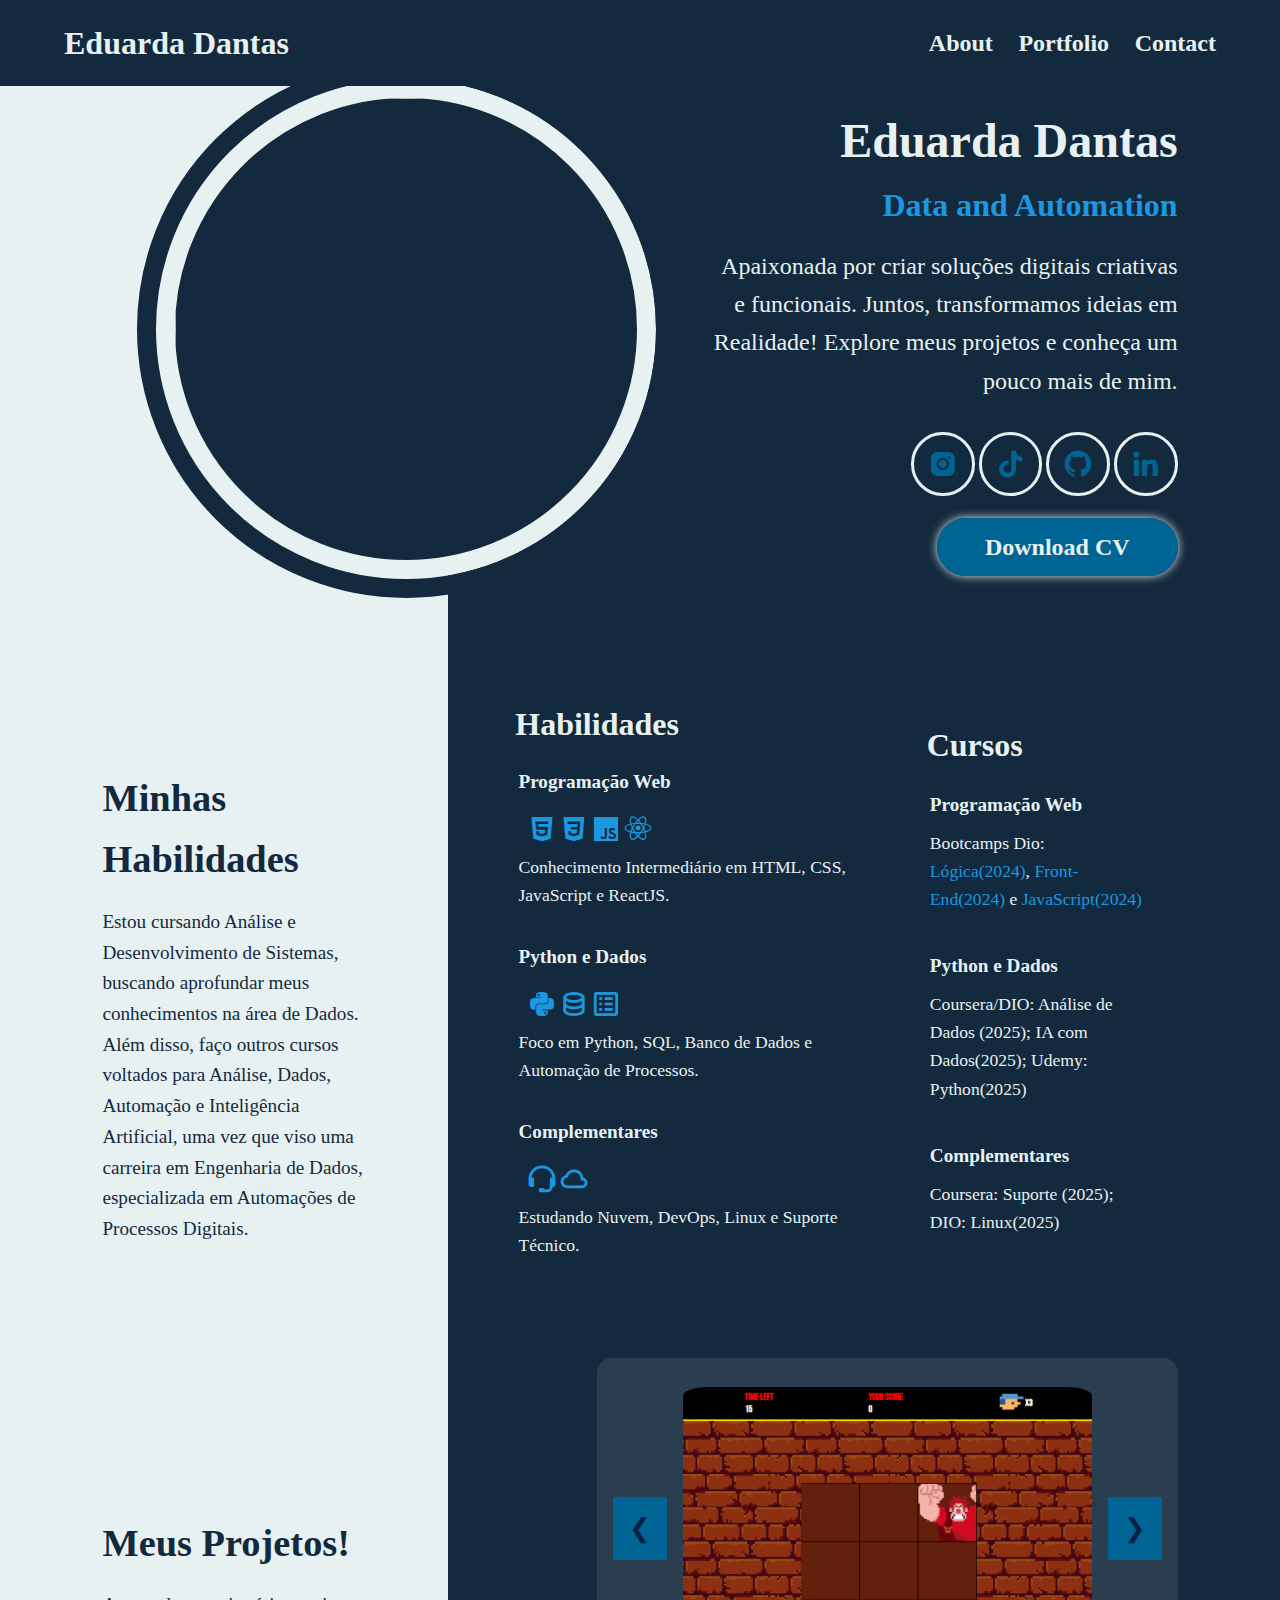
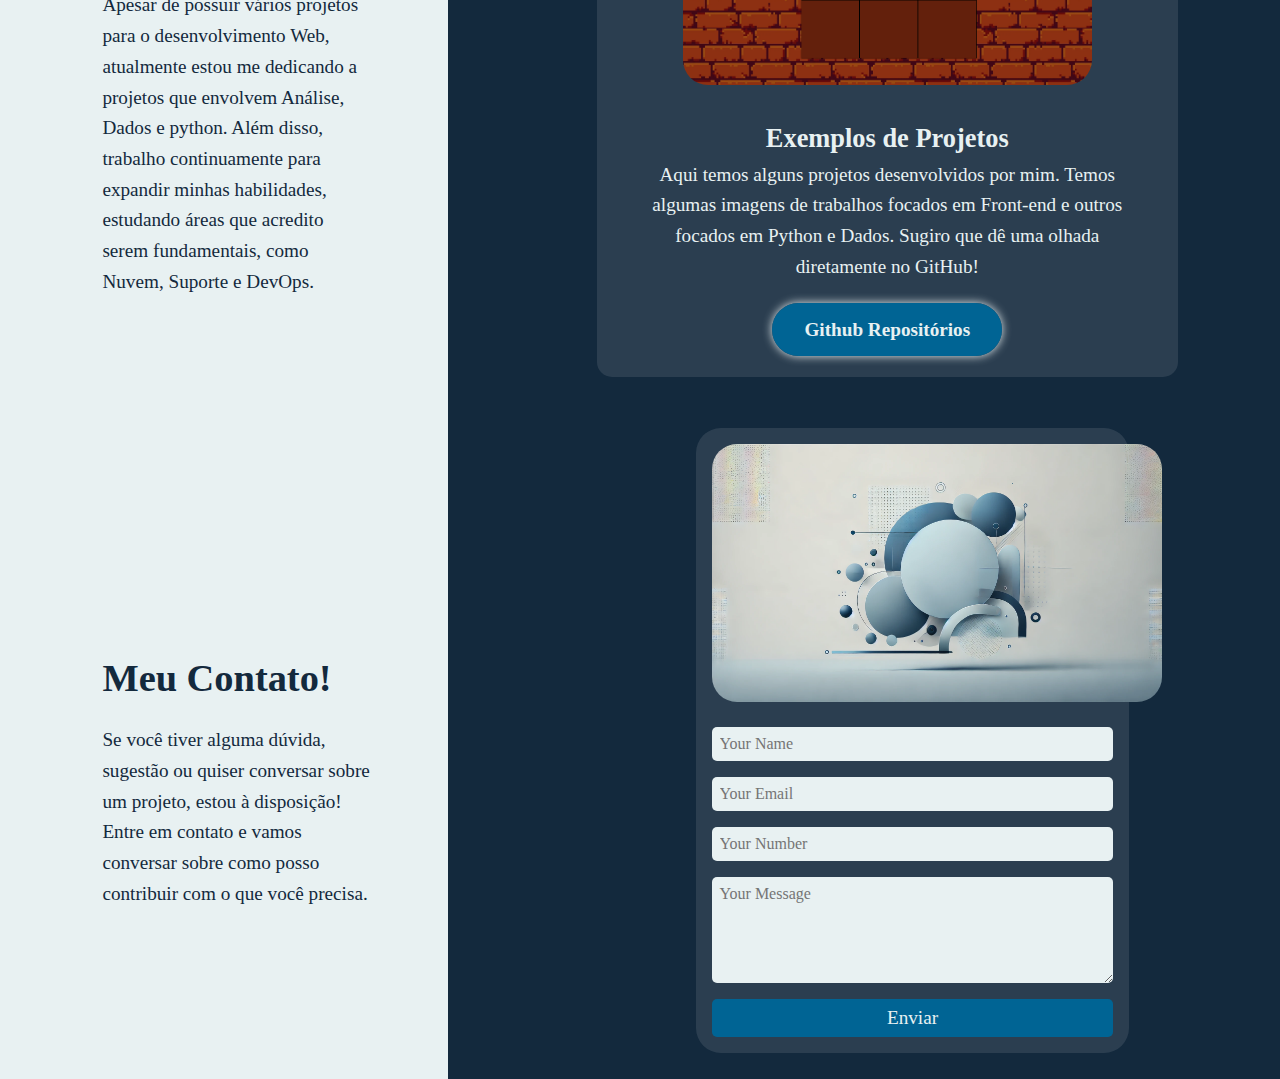
==== commit f5e1a769: "Arrumar responsivo" ====
--- a/index.html
+++ b/index.html
@@ -4,10 +4,9 @@
     <meta charset="UTF-8">
     <meta name="viewport" content="width=device-width, initial-scale=1.0">
     <link rel="stylesheet" href="style.css">
-    <link rel="stylesheet" href="midiasquery.css">
     <link href='https://unpkg.com/boxicons@2.1.4/css/boxicons.min.css' rel='stylesheet'>
     <link rel="stylesheet" href="https://cdnjs.cloudflare.com/ajax/libs/font-awesome/6.0.0-beta3/css/all.min.css">
-    <title>Portfólio</title>
+    <title>Eduarda Dantas</title>
 </head>
 <body>
     <header>
@@ -18,7 +17,6 @@
         <nav class="nav">
             <a href="#about">About</a>
             <a href="#portfolio">Portfolio</a>
-            <a href="#services">Services</a>
             <a href="#contact">Contact</a>
         </nav>
 
@@ -30,7 +28,7 @@
         <div class="content-home">
             <h1>Eduarda Dantas</h1>
             <h3 class=' blink'></i>Data and Automation</h3>
-            <p>Olá! Sou uma Desenvolvedora apaixonada por criar soluções digitais criativas e funcionais. Juntos, transformamos ideias em Realidade! Explore meus projetos e conheça um pouco mais de mim.</p>
+            <p>Apaixonada por criar soluções digitais criativas e funcionais. Juntos, transformamos ideias em Realidade! Explore meus projetos e conheça um pouco mais de mim.</p>
         
             <div class="icons-home">
                 <a href="https://www.instagram.com/mariadantas.__/?utm_source=ig_web_button_share_sheet"><i class='bx bxl-instagram-alt'></i></a>
@@ -46,7 +44,7 @@
         <div class="container-about">
             <div class="content-left">
                 <h1>Minhas Habilidades</h1>
-                <p>Estou cursando Análise e Desenvolvimento de Sistemas, buscando aprofundar meus conhecimentos na área. Além disso, faço outros cursos voltados para Análise, Dados, Automação e Inteligência Artificial, uma vez que viso uma carreira como Engenheira de Dados, especializada em Automações de Processos Digitais.</p>
+                <p>Estou cursando Análise e Desenvolvimento de Sistemas, buscando aprofundar meus conhecimentos na área de Dados. Além disso, faço outros cursos voltados para Análise, Dados, Automação e Inteligência Artificial, uma vez que viso uma carreira em Engenharia de Dados, especializada em Automações de Processos Digitais.</p>
             </div>
 
             <div class="content-about">        
@@ -79,7 +77,7 @@
                             <i class='bx bx-support blink'></i> 
                             <i class='bx bx-cloud blink'></i> 
                         </div>
-                        <p>Desenvolvendo habilidades em Nuvem, DevOps e  Suporte Técnico.</p>
+                        <p>Estudando Nuvem, DevOps, Linux e  Suporte Técnico.</p>
                     </div>
                 </div>
         
@@ -88,28 +86,16 @@
                     <div class="skill">
                         <h3>Programação Web</h3>
                         <p>Bootcamps Dio: <a href="https://github.com/DantinhasMD/GFT-Start-6---L-gica-de-Programa-o.git"">Lógica(2024)</a>,  <a href="https://github.com/DantinhasMD/Bootcamp-Ri-Happy.git">Front-End(2024)</a></li> e <a href="https://github.com/DantinhasMD/Projetos-em-JavaScript.git">JavaScript(2024)</a></li></p>
-                        <div class="progress-bar">
-                            <span class="progress-text">100%</span>
-                            <div class="progress" style="width: 100%;"></div>
-                        </div>
                     </div>    
                       
                     <div class="skill">
                         <h3>Python e Dados</h3>
-                        <p>Coursera/DIO: Análise de Dados (2025); Prompts(2025), IA com Dados(2025); Udemy: Python(2025)</p>
-                        <div class="progress-bar">
-                            <span class="progress-text">38%</span>
-                            <div class="progress" style="width: 28%;"></div>
-                        </div>
+                        <p>Coursera/DIO: Análise de Dados (2025); IA com Dados(2025); Udemy: Python(2025)</p>
                     </div>
                 
                     <div class="skill">
                         <h3>Complementares</h3>
                         <p>Coursera: Suporte (2025); DIO: Linux(2025)</p>
-                        <div class="progress-bar">
-                            <span class="progress-text">20%</span>
-                            <div class="progress" style="width: 20%;"></div>
-                        </div>
                     </div>
                 </div>
             </div>
@@ -120,57 +106,26 @@
         <div class="container-portfolio">
             <div class="content-left">
                 <h1>Meus Projetos!</h1>
-                <p>Apesar de possuir vários projetos voltados para o desenvolvimento WEB, atualmente estou me dedicando mais a projetos que envolvem Análise, Dados, SQL e python. Além disso, trabalho continuamente para expandir minhas habilidades, estudando áreas que acredito serem fundamentais, como Nuvem, Suporte e DevOps.</p>
+                <p>Apesar de possuir vários projetos para o desenvolvimento Web, atualmente estou me dedicando a projetos que envolvem Análise, Dados e python. Além disso, trabalho continuamente para expandir minhas habilidades, estudando áreas que acredito serem fundamentais, como Nuvem, Suporte e DevOps.</p>
             </div>
-            <div class="carousel">
-                <div class="carousel-buttons">
-                    <button class="prev">&#10094;</button>
-                    <div class="carousel-images">
-                        <img src="imagens/Front1.png" alt="Project Image 1">
-                        <img src="imagens/back1.png" alt="Project Image 2">
-                        <img src="imagens/Front2.png" alt="Project Image 3">
-                        <img src="imagens/back2.png" alt="Project Image 4">
+
+            <div class="content-portfolio">
+                <div class="carousel">
+                    <div class="carousel-buttons">
+                        <button class="prev">&#10094;</button>
+                        <div class="carousel-images">
+                            <img src="imagens/Front1.png" alt="Project Image 1">
+                            <img src="imagens/back1.png" alt="Project Image 2">
+                            <img src="imagens/Front2.png" alt="Project Image 3">
+                            <img src="imagens/back2.png" alt="Project Image 4">
+                        </div>
+                        <button class="next">&#10095;</button>
                     </div>
-                    <button class="next">&#10095;</button>
-                </div>
-                <div class="description">
-                    <h2>Exemplos de Projetos</h2>
-                    <p>Aqui temos alguns projetos desenvolvidos por mim. Temos algumas imagens de trabalhos focados em Fornt-end e outros focados em Python e Dados. Sugiro que dê uma olhada diretamente no GitHub!</p>
-                    <a href="https://github.com/DantinhasMD" id="github">Github Repositórios</a>
-                </div>
-            </div>
-        </div>
-    </section>
-
-    <section class="services" id="services">
-        <div class="container-services">
-            <div class="content-left">
-                <h1>Meus Serviços</h1>
-                <p>Ofereço serviços personalizados para quem busca soluções eficientes e criativas. Se você precisa de um site moderno, ajuda com tarefas no pacote Office, designs criativos ou automações simples, porém extremamente eficazes, não espere, Me Chame Já! Entre em Contato para explorarmos a nossa criação!</p>
-            </div>
-            <div class="cards-services">
-                <div class="service-card">
-                    <div class="icon">
-                        <i class="fas fa-laptop-code"></i>
+                    <div class="description">
+                        <h2>Exemplos de Projetos</h2>
+                        <p>Aqui temos alguns projetos desenvolvidos por mim. Temos algumas imagens de trabalhos focados em Front-end e outros focados em Python e Dados. Sugiro que dê uma olhada diretamente no GitHub!</p>
+                        <a href="https://github.com/DantinhasMD" id="github">Github Repositórios</a>
                     </div>
-                    <h3>Landing Pages</h3>
-                    <p>Converta mais clientes com uma impressão única e marcante.</p>
-                </div>
-
-                <div class="service-card">
-                    <div class="icon">
-                        <i class="fas fa-address-card"></i>
-                    </div>
-                    <h3>Planilhas</h3>
-                    <p>Projetos de dados, automações e outros serviços envolvendo o Pacote Office</p>
-                </div>
-
-                <div class="service-card">
-                    <div class="icon">
-                        <i class="fas fa-laptop"></i>
-                    </div>
-                    <h3>Projetos Web</h3>
-                    <p>Do layout até as funcionalidades, tudo pensado para proporcionar uma experiência única.</p>
                 </div>
             </div>
         </div>
@@ -180,7 +135,7 @@
         <div class="container-contact">
             <div class="content-left">
                 <h1>Meu Contato!</h1>
-                <p>Se você tiver alguma dúvida, sugestão ou quiser conversar sobre um projeto, estou à disposição! Seja para discutir ideias, solicitar um trabalho ou até mesmo para esclarecer qualquer questão, ficarei feliz em ajudar. Entre em contato e vamos conversar sobre como posso contribuir com o que você precisa.</p>
+                <p>Se você tiver alguma dúvida, sugestão ou quiser conversar sobre um projeto, estou à disposição! Entre em contato e vamos conversar sobre como posso contribuir com o que você precisa.</p>
             </div>
 
             <div class="content-contact">        
--- a/style.css
+++ b/style.css
@@ -6,13 +6,13 @@
 }
 
 body {
-    line-height: 1.4;
+    line-height: 1.6;
     background-color: #E8F1F2;
 }
 
 p {
-    font-size: 1.2rem;
-    margin-bottom: 40px;
+    font-size: clamp(1rem, 2vw, 1.2rem);
+    margin-bottom: 2rem;
 }
 
 header {
@@ -21,7 +21,7 @@
     justify-content: space-between;
     align-items: center;
     background: #13293D;
-    padding: 20px 5%;
+    padding: 1rem 5%;
     width: 100%;
     z-index: 1000;
 }
@@ -29,6 +29,7 @@
 .title a {
     color: #E8F1F2;
     text-decoration: none;
+    font-size: clamp(1.5rem, 4vw, 2rem);
 }
 
 .nav {
@@ -41,9 +42,9 @@
     text-align: center;
     align-items: center;
     color: #E8F1F2;
-    padding: 10px 0;
-    margin-left: 35px;
-    font-size: 20px;
+    padding: 0.5rem 0;
+    margin-left: 2vw;
+    font-size: clamp(1rem, 2vw, 1.5rem);
     font-weight: 700;
 }
 
@@ -53,7 +54,7 @@
 
 .mobile-menu {
     display: none;
-    font-size: 30px;
+    font-size: clamp(1.5rem, 4vw, 2rem);
     color: #E8F1F2;
     cursor: pointer;
 }
@@ -61,10 +62,8 @@
 /* Seções */
 .home, .about, .portfolio, .services, .contact{
     display: flex;
-    height: 100vh;
-    padding: 0 8%;
+    padding: 2% 8%;
     background: linear-gradient(to left, #13293D 65%, #E8F1F2 35%);
-    width: 100%;
 }
 
 /* Seção - Home */ 
@@ -81,17 +80,19 @@
 }
 
 .home h1 {
-    font-size: 55px;
+    margin-top: 4rem;
+    font-size: clamp(1rem, 4vw, 3rem);
 }
 
 .home h3 {
-    font-size: 40px;
+    margin-left: 15%;
+    font-size: clamp(1rem, 4vw, 2rem);
 }
 
 .home p {
-    margin-top: 10px;
-    margin-left: 20%;
-    font-size: 25px;
+    margin-top: 1rem;
+    margin-left: 10%;
+    font-size: clamp(0.8rem, 2vw, 1.5rem);
 }
 
 .home h1, .home p {
@@ -99,31 +100,30 @@
 }
 
 .icons-home {
-    margin: 20px 0 40px;
+    margin: 1rem 0 2rem;
 }
 
 .icons-home a {
+    font-size: clamp(1rem, 3vw, 2rem);
+    border: 0.2rem solid #E8F1F2;
     text-decoration: none;
     color: #006494;
-    font-size: 34px;
     display: inline-flex;
     align-items: center;
-    margin-left: 10px;
-    border: 3px solid #E8F1F2;
-    padding: 10px;
+    padding: 0.8rem;
     border-radius: 50%;
 }
 
-.icons-home a:hover {
+.icons-home a:hover{
     color: #E8F1F2;
     background: #1B98E0;
 }
 
 #cv {
     text-decoration: none;
-    font-size: 25px;
-    color: #E8F1F2;
-    padding: 15px 50px;
+    font-size: clamp(1rem, 2.5vw, 1.5rem);
+    color: #E8F1F2;
+    padding: 1rem 3rem;
     background-color: #006494;
     border-radius: 45px;
     font-weight: 600;
@@ -135,13 +135,16 @@
 }
 
 #picture {
-    margin-top: 10%;
+    margin-top: 5%;
+    margin-left: 5%;
     background-color: #13293D;
-    height: 600px;
-    width: 600px;
+    height: 50vw;
+    width: 50vw;
+    max-height: 500px;
+    max-width: 500px;
     border-radius: 50%;
-    border: 25px solid #E8F1F2;
-    outline: 25px solid #13293D;
+    border: 1.5vw solid #E8F1F2;
+    outline: 1.5vw solid #13293D;
 }
 
 /* Seção - Esquerda */
@@ -151,25 +154,26 @@
     align-items: center;
     text-align: left;
     justify-content: center;
-    max-width: 320px;
+    max-width: 30%;
 }
 
 .content-left h1 {
     color: #13293D;
-    font-size: 50px;
-    margin-bottom: 10px;
-}
-
-.content-left p{
+    font-size: clamp(1.5rem, 3vw, 4rem);
+    margin-bottom: 1rem;
+}
+
+.content-left p {
     color: #13293D;
-    font-size: 22px;
+    font-size: clamp(1rem, 1.5vw, 2rem);
+    font-weight: 500;
 }
 
 /* Seções */
-.container-about, .container-portfolio, .container-services, .container-contact {
-    display: flex;
-    color: #E8F1F2;
-    font-size: 18px;
+.container-about, .container-portfolio, .container-contact {
+    display: flex;
+    color: #E8F1F2;
+    font-size: clamp(1rem, 2vw, 1.2rem);
 }
 
 /* Seções - About */
@@ -180,7 +184,7 @@
 }
 
 .content-about {
-    gap: 50px;
+    margin-top: 5%;  
     display: flex;
     align-items: center;
 }
@@ -188,33 +192,34 @@
 .programming-skills {
     display: flex;
     flex-direction: column;
+    max-width: 250px;
+    margin: 1rem;
 }
 
 .other-skills {
-    margin-left: 15%;
+    margin-left: 10%;
 }
 
 .programming-skills, .other-skills {
-    margin-top: 90px;
-    color: #E8F1F2;
-    font-size: 18px;
-    text-align: center;
-    justify-content: center;
+    color: #E8F1F2;
+    font-size: clamp(1rem, 2vw, 1.2rem);
     border-radius: 10px;
-    width: 350px; 
-    height: 600px;
-    background-color: rgba(255, 255, 255, 0.1);
-    padding: 15px;
+    width: 140%; 
+    height: 20%;
+    padding: 2%;
 }
 
 .programming-skills h2, .other-skills h2 {
-    font-size: 40px;
-    margin-bottom: 14px;
+    font-size: clamp(1.5rem, 3vw, 2rem);
+    margin-bottom: 1rem;
 }
 
 .skill p, .skill-box p {
-    font-size: 17px;
-    margin: 7px;
+    font-size: clamp(0.9rem, 2vw, 1.1rem);
+}
+
+.skill, .skill-box {
+   margin: 0.2rem;
 }
 
 .skill a {
@@ -230,46 +235,17 @@
 
 .icon-skill {
     display: flex;
-    align-items: center;
-    justify-content: center;
-    padding: 2px;
+    padding: 0.5rem;
 }
 
 .icon-skill i {
-    font-size: 35px;
+    font-size: clamp(1.5rem, 4vw, 2rem);
     color: #1B98E0;
 }
 
-.progress-bar {
-    background-color: #E8F1F2;
-    border-radius: 10px;
-    height: 20px;
-    width: 100%;
-    position: relative;
-    overflow: hidden;
-    margin-bottom: 15px;
-}
-
-.progress {
-    height: 100%;
-    background-color: #1B98E0;
-    border-radius: 5px;
-    position: relative;
-}
-
-.progress-text {
-    position: absolute;
-    top: 50%;
-    left: 50%;
-    transform: translate(-50%, -50%);
-    color: #006494;
-    font-weight: bold;
-    z-index: 1;
-}
-
-.skill-box h3 {
-    margin-bottom: 5px;
-    font-size: 1.2em;
+.skill-box h3, .skill h3 {
+    margin-bottom: 0.5rem;
+    font-size: clamp(1rem, 2.5vw, 1.2rem);
 }
 
 @keyframes blink-animation {
@@ -288,40 +264,47 @@
     align-items: center;
 }
 
+.content-portfolio {
+    text-align: center;
+    width: 100%;
+    margin-left: 10%;
+}
+
 #github {
     text-decoration: none;
-    font-size: 20px;
-    color: #E8F1F2;
-    padding: 10px 30px;
+    font-size: clamp(0.5rem, 2.5vw, 1.2rem);
+    color: #E8F1F2;
+    padding: 1rem 2rem;
     background-color: #006494;
     border-radius: 45px;
     font-weight: 600;
     box-shadow: 0 0 10px;
-    margin-top: 20px;
+    margin-top: 2rem;
 }
 
 .carousel {
     flex: 1;
-    margin-left: 15%;
+    margin-left: 10%;
     display: flex;
     flex-direction: column;
     align-items: center;
     justify-content: center;
     text-align: center;
     background-color: rgba(255, 255, 255, 0.1);
-    padding-top: 20px;
+    padding-top: 2%;
     border-radius: 15px;
 }
 
 .carousel-images {
     display: flex;
     overflow: hidden;
-    width: 80%;
+    width: 100%;
 }
 
 .carousel-images img {
     max-width: 100%;
-    padding-top: 15px;
+    min-height: 300px;
+    padding-top: 1rem;
     transition: transform 0.5s ease-in-out;
     border-radius: 25px;
 }
@@ -329,13 +312,13 @@
 .next, .prev {
     background-color: #006494;
     border: none;
-    font-size: 24px;
-    padding: 10px;
+    font-size: clamp(0.5rem, 2vw, 2rem);
+    padding: 1rem;
     cursor: pointer;
     color: #0a1f44;
     display: inline-block;
     height: 100%;
-    margin: 10px;
+    margin: 1rem;
 }
 
 .carousel-buttons {
@@ -345,62 +328,9 @@
 }
 
 .description {
-    padding: 45px;
-    font-size: 15px;  
+    padding: 2rem;
+    font-size: clamp(0.9rem, 2vw, 1.1rem);
     width: 100%;
-}
-
-/* Seção - Services*/
-.container-services {
-    text-align: center;
-    align-items: center;
-    gap: 40px;
-    margin-top: 6%;
-}
-
-.container-services .content-left {
-    padding-top: 0px;
-}
-
-.container-services .content-left, .container-contact .content-left {
-    width: 650px;
-}
-
-.cards-services {
-    display: flex;
-    flex-wrap: wrap;
-    justify-content: center;
-    font-size: 18px;
-    margin-left: 10%;
-}
-
-.cards-services h3 {
-    color: #1B98E0;
-}
-
-.service-card {
-    background-color: rgba(255, 255, 255, 0.1);
-    padding: 30px;
-    margin: 10px;
-    border-radius: 10px;
-    width: 220px;
-    height: 270px;
-    display: flex;
-    flex-direction: column;
-    justify-content: center;
-    align-items: center;
-    text-align: justify;
-}
-
-.service-card h3, .icon i {
-    text-align: center;
-    margin-bottom: 5px;
-}
-
-.icon i {
-    width: 100%;
-    font-size: 20px;
-    padding-top: 20px;
 }
 
 /* Seção - Contact */
@@ -408,46 +338,46 @@
     justify-content: space-between;
     align-items: center;
     text-align: center;
-    width: 100%;
 }
 
 .contact-image img {
-    width: 400px;
-    margin-bottom: 10px;
+    width: 40vw;
+    max-width: 450px;
+    margin-bottom: 1rem;
     border-radius: 25px;
 }
 
 .content-contact {
     text-align: center;
-    width: 100%;
+    margin-left: 10vw;
 }
 
 .contact-form {
     display: flex;
     flex-direction: column;
-    width: 450px;
+    width: 90%;
+    max-width: 500px;
     background-color: rgba(255, 255, 255, 0.1);
-    padding: 20px;
-    margin-left: 30%;
+    padding: 1rem;
     border-radius: 25px;
 }
 
 .contact-form input, .contact-form textarea {
-    margin-bottom: 15px;
-    padding: 10px;
+    margin-bottom: 1rem;
+    padding: 0.5rem;
     border: none;
     border-radius: 5px;
     background-color: #E8F1F2;
-    font-size: 1rem;
+    font-size: clamp(0.5rem, 1.5vw, 1rem);
 }
 
 .contact-form button {
-    padding: 10px;
+    padding: 0.5rem;
     background-color: #006494;
     color: #E8F1F2;
     border: none;
     border-radius: 5px;
-    font-size: 1.2rem;
+    font-size: clamp(1rem, 2.5vw, 1.2rem);
     cursor: pointer;
 }
 
